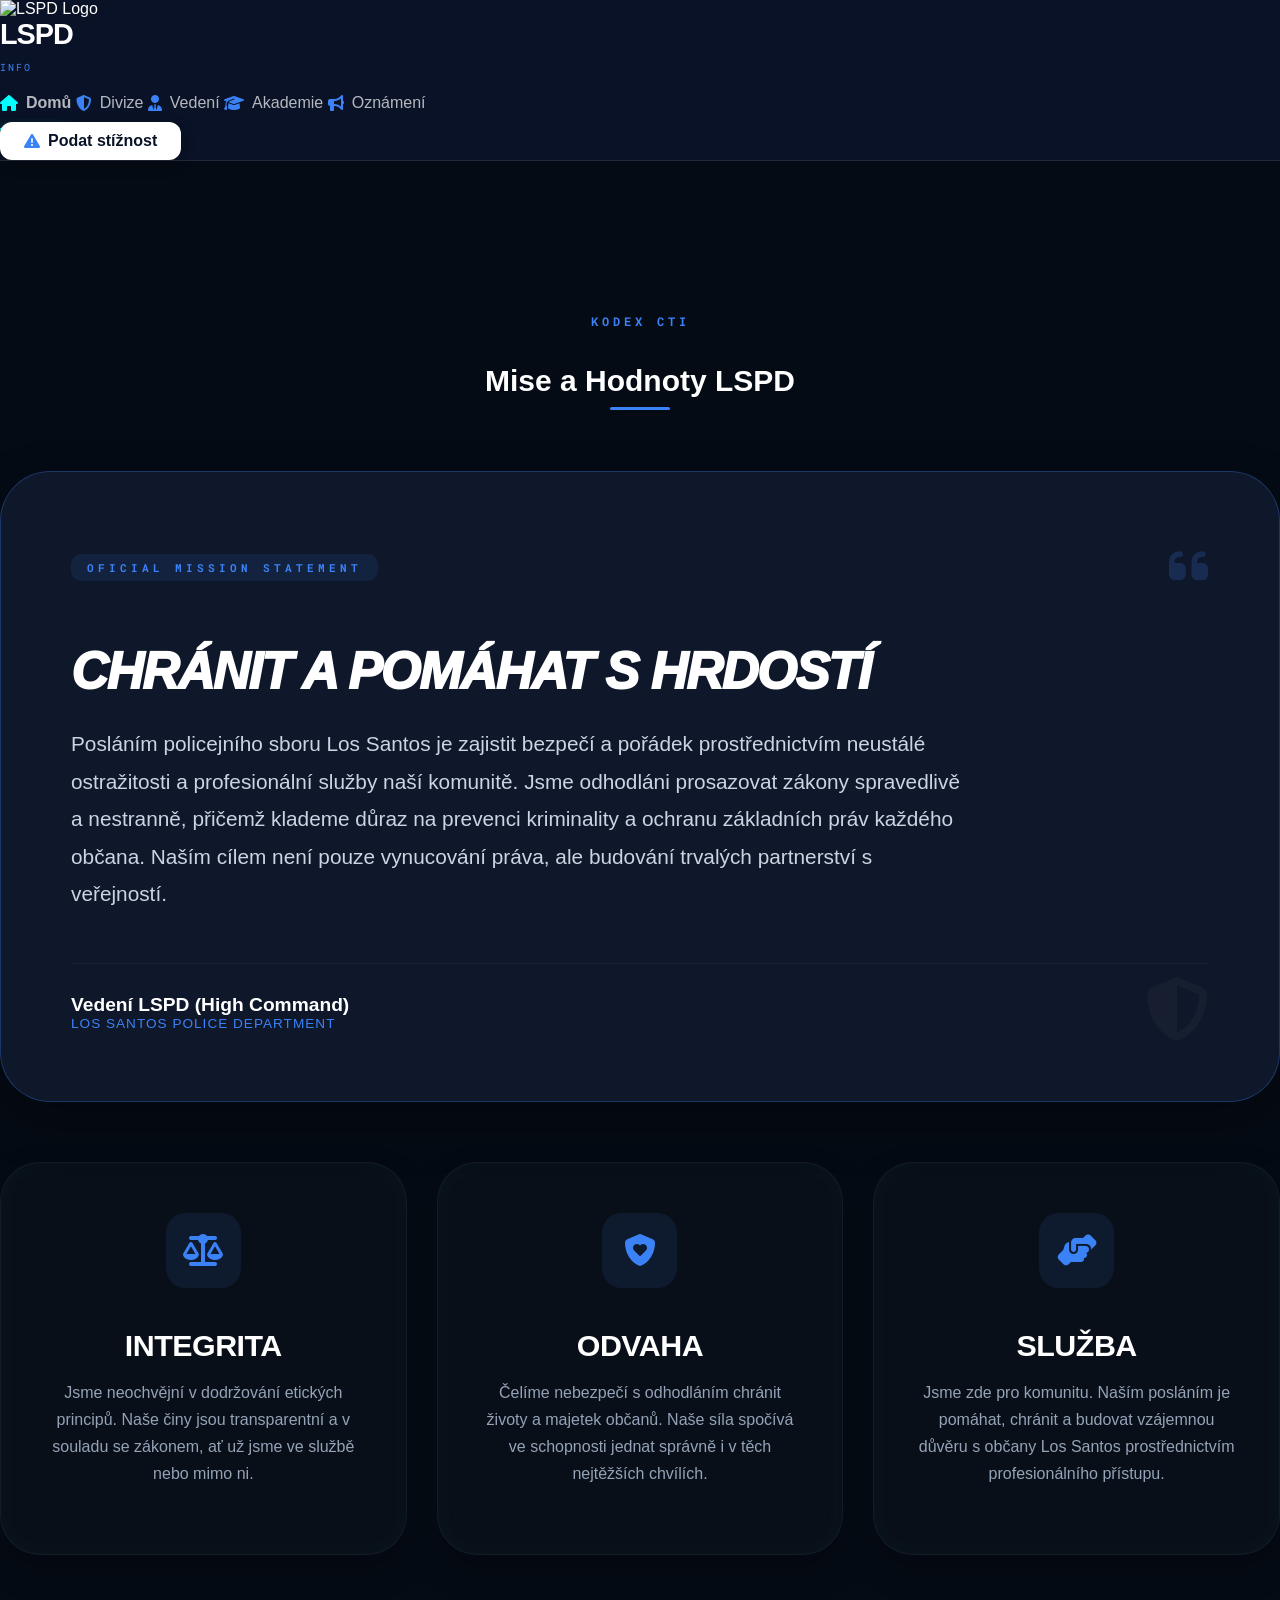
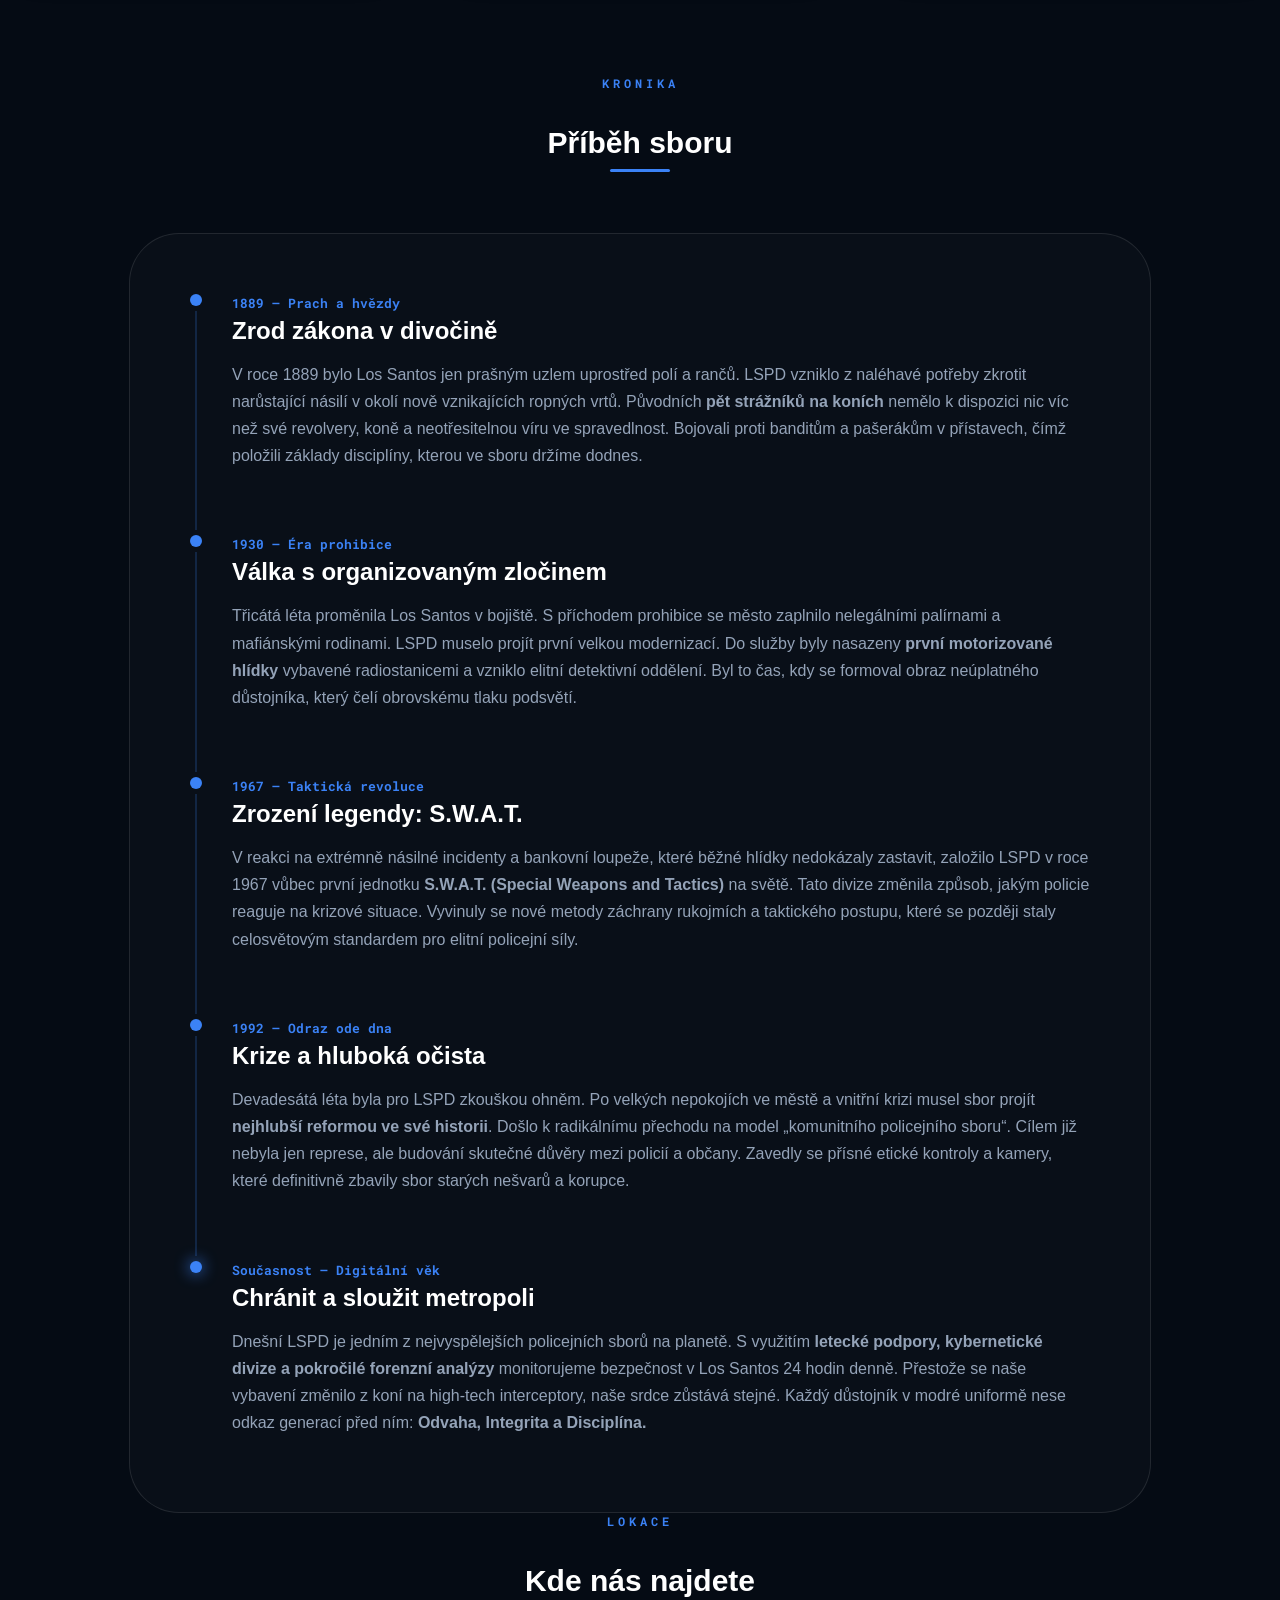
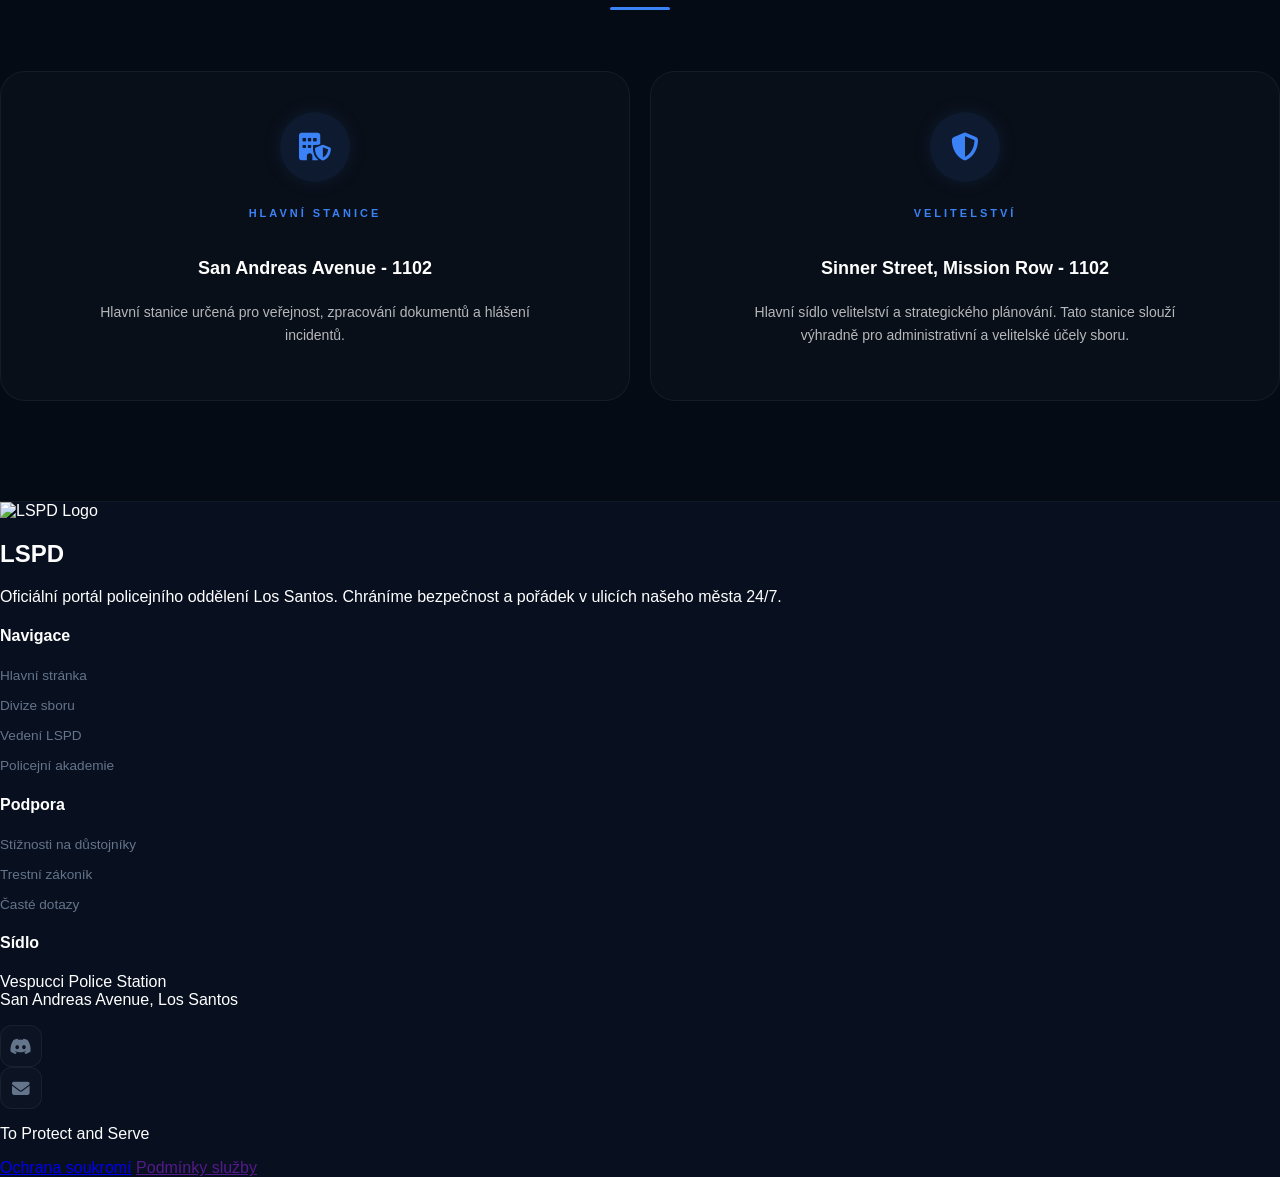
==== index.html @ b04ff85b "Add files via upload" ====
<!DOCTYPE html>
<html lang="cs">
<head>
    <meta charset="UTF-8">
    <meta name="viewport" content="width=device-width, initial-scale=1.0">
    <title>LSPD | Informační Portál</title>
    <link rel="icon" type="image/png" href="https://static.wikia.nocookie.net/diamond-city/images/c/c0/LSPD.png">
    <script src="https://cdn.tailwindcss.com"></script>
    <link rel="stylesheet" href="https://cdnjs.cloudflare.com/ajax/libs/font-awesome/6.5.1/css/all.min.css">
    <link rel="stylesheet" href="style.css">
    <style>
  /* Toto okamžitě skryje modré zaškrtávací políčko v rohu */
  .alert-hide-check, input[type="checkbox"] {
    display: none !important;
  }

 
</style>
</head>
<body class="bg-[#0a1428]">


<nav class="navbar bg-[#0a1428]/95 border-b border-slate-700 sticky top-0 z-50 backdrop-blur-xl">
    <div class="emergency-wrapper">
    <input type="checkbox" id="close-alert" class="alert-hide-check">
    
    <div class="emergency-bar emergency-active">
        <div class="alert-pulse-bg"></div>
        <div class="alert-inner">
            <div class="alert-left">
                <div class="alert-blink-icon">
                    <i class="fa-solid fa-triangle-exclamation"></i>
                </div>
                <div class="alert-text-group">
                    <span class="alert-tag">Nouzový stav</span>
                    <p class="alert-main-text">Zvýšená kriminalita!</p>
                </div>
            </div>
            <label for="close-alert" class="alert-close-btn">
                <i class="fa-solid fa-xmark"></i>
            </label>
        </div>
    </div>
</div>
    
    
    
    <div class="max-w-screen-2xl mx-auto px-8 py-5 flex items-center justify-between">
        
        <div class="flex items-center gap-x-3">
            <img src="https://static.wikia.nocookie.net/diamond-city/images/c/c0/LSPD.png" alt="LSPD Logo" class="h-12 w-auto">
            <div>
                <h1 class="text-3xl font-bold tracking-tighter text-white">LSPD</h1>
                <p class="text-[10px] text-blue-400 font-mono tracking-widest -mt-1 uppercase">INFO</p>
            </div>
        </div>

 <div class="hidden lg:flex items-center gap-x-8 text-sm font-medium text-white">
    <a href="index.html" class="active-link flex items-center gap-x-2">
        <i class="fa-solid fa-house"></i> Domů
    </a>
    
    <a href="divize.html" class="hover:text-blue-400 transition flex items-center gap-x-2">
        <i class="fa-solid fa-shield-halved"></i> Divize
    </a>

    <a href="vedeni.html" class="hover:text-blue-400 transition flex items-center gap-x-2">
        <i class="fa-solid fa-user-tie"></i> Vedení
    </a>
    
    <a href="academy.html" class="hover:text-blue-400 transition flex items-center gap-x-2">
        <i class="fa-solid fa-graduation-cap"></i> Akademie
    </a>
    
    <a href="news.html" class="hover:text-blue-400 transition flex items-center gap-x-2">
        <i class="fa-solid fa-bullhorn"></i> Oznámení
    </a>
</div>

        <div class="flex items-center gap-x-4">
            <a href="https://docs.google.com/forms/d/e/1FAIpQLSdk6mGmSan4uDUZUjz5eqShdD3J2PFtNVbVT1d-BDWwVxjZ7Q/viewform?usp=dialog" class="px-6 py-2.5 bg-white text-[#0a1428] hover:bg-red-600 hover:text-white font-semibold text-sm rounded-xl transition-all flex items-center gap-x-2 shadow-lg">
                <i class="fa-solid fa-triangle-exclamation"></i>
                Podat stížnost
            </a>
        </div>
    </div>
</nav>
    <main class="">
        <div class="max-w-screen-xl mx-auto px-8">
            
            
  

<section class="premium-mission-section">
    <div class="container mx-auto px-6">
        
        <div class="section-title-box text-center mb-20">
            <span class="section-label">Kodex cti</span>
            <h2 class="section-title">Mise a Hodnoty LSPD</h2>
        </div>

        <div class="premium-hero-card">
            <div class="card-glow"></div>
            
            <div class="hero-card-content">
                <div class="hero-header">
                    <span class="hero-tag">Oficial mission statement</span>
                    <div class="hero-icon-box">
                        <i class="fa-solid fa-quote-left"></i>
                    </div>
                </div>
                
                <div class="hero-body">
                    <h3 class="hero-title">Chránit a pomáhat s hrdostí</h3>
                    <p class="hero-text">
                        Posláním policejního sboru Los Santos je zajistit bezpečí a pořádek prostřednictvím neustálé ostražitosti a profesionální služby naší komunitě. Jsme odhodláni prosazovat zákony spravedlivě a nestranně, přičemž klademe důraz na prevenci kriminality a ochranu základních práv každého občana. Naším cílem není pouze vynucování práva, ale budování trvalých partnerství s veřejností.
                    </p>
                </div>

                <div class="hero-footer">
                    <div class="signature-box">
                        <span class="sig-name">Vedení LSPD (High Command)</span>
                        <span class="sig-dept">Los Santos Police Department</span>
                    </div>
                    <i class="fa-solid fa-shield-halved footer-seal"></i>
                </div>
            </div>
        </div>

        <div class="values-premium-grid">
            
            <div class="value-premium-card status-open"> <div class="v-card-loader"></div>
                
                <div class="v-icon-wrapper">
                    <i class="fa-solid fa-scale-balanced"></i>
                </div>
                
                <div class="v-card-content">
                    <h4 class="mini-title">Integrita</h4>
                    <p class="mini-text">Jsme neochvějní v dodržování etických principů. Naše činy jsou transparentní a v souladu se zákonem, ať už jsme ve službě nebo mimo ni.</p>
                </div>
                
                <div class="v-card-footer-line"></div>
            </div>

            <div class="value-premium-card status-open">
                <div class="v-card-loader"></div>
                <div class="v-icon-wrapper">
                    <i class="fa-solid fa-shield-heart"></i>
                </div>
                <div class="v-card-content">
                    <h4 class="mini-title">Odvaha</h4>
                    <p class="mini-text">Čelíme nebezpečí s odhodláním chránit životy a majetek občanů. Naše síla spočívá ve schopnosti jednat správně i v těch nejtěžších chvílích.</p>
                </div>
                <div class="v-card-footer-line"></div>
            </div>

            <div class="value-premium-card status-open">
                <div class="v-card-loader"></div>
                <div class="v-icon-wrapper">
                    <i class="fa-solid fa-handshake-angle"></i>
                </div>
                <div class="v-card-content">
                    <h4 class="mini-title">Služba</h4>
                    <p class="mini-text">Jsme zde pro komunitu. Naším posláním je pomáhat, chránit a budovat vzájemnou důvěru s občany Los Santos prostřednictvím profesionálního přístupu.</p>
                </div>
                <div class="v-card-footer-line"></div>
            </div>

        </div>

    </div>
</section>
            <div id="historie" class="section-title-box">
                <span class="section-label">Kronika</span>
                <h2 class="section-title">Příběh sboru</h2>
            </div>

            <div class="story-mega-card">
    
    <div class="story-entry">
        <div class="story-marker">
            <div class="marker-dot"></div>
            <div class="marker-line"></div>
        </div>
        <div class="story-info">
            <span class="story-year">1889 — Prach a hvězdy</span>
            <h3>Zrod zákona v divočině</h3>
            <p>V roce 1889 bylo Los Santos jen prašným uzlem uprostřed polí a rančů. LSPD vzniklo z naléhavé potřeby zkrotit narůstající násilí v okolí nově vznikajících ropných vrtů. Původních <b>pět strážníků na koních</b> nemělo k dispozici nic víc než své revolvery, koně a neotřesitelnou víru ve spravedlnost. Bojovali proti banditům a pašerákům v přístavech, čímž položili základy disciplíny, kterou ve sboru držíme dodnes.</p>
        </div>
    </div>

    <div class="story-entry">
        <div class="story-marker">
            <div class="marker-dot"></div>
            <div class="marker-line"></div>
        </div>
        <div class="story-info">
            <span class="story-year">1930 — Éra prohibice</span>
            <h3>Válka s organizovaným zločinem</h3>
            <p>Třicátá léta proměnila Los Santos v bojiště. S příchodem prohibice se město zaplnilo nelegálními palírnami a mafiánskými rodinami. LSPD muselo projít první velkou modernizací. Do služby byly nasazeny <b>první motorizované hlídky</b> vybavené radiostanicemi a vzniklo elitní detektivní oddělení. Byl to čas, kdy se formoval obraz neúplatného důstojníka, který čelí obrovskému tlaku podsvětí.</p>
        </div>
    </div>

    <div class="story-entry">
        <div class="story-marker">
            <div class="marker-dot"></div>
            <div class="marker-line"></div>
        </div>
        <div class="story-info">
            <span class="story-year">1967 — Taktická revoluce</span>
            <h3>Zrození legendy: S.W.A.T.</h3>
            <p>V reakci na extrémně násilné incidenty a bankovní loupeže, které běžné hlídky nedokázaly zastavit, založilo LSPD v roce 1967 vůbec první jednotku <b>S.W.A.T. (Special Weapons and Tactics)</b> na světě. Tato divize změnila způsob, jakým policie reaguje na krizové situace. Vyvinuly se nové metody záchrany rukojmích a taktického postupu, které se později staly celosvětovým standardem pro elitní policejní síly.</p>
        </div>
    </div>

    <div class="story-entry">
        <div class="story-marker">
            <div class="marker-dot"></div>
            <div class="marker-line"></div>
        </div>
        <div class="story-info">
            <span class="story-year">1992 — Odraz ode dna</span>
            <h3>Krize a hluboká očista</h3>
            <p>Devadesátá léta byla pro LSPD zkouškou ohněm. Po velkých nepokojích ve městě a vnitřní krizi musel sbor projít <b>nejhlubší reformou ve své historii</b>. Došlo k radikálnímu přechodu na model „komunitního policejního sboru“. Cílem již nebyla jen represe, ale budování skutečné důvěry mezi policií a občany. Zavedly se přísné etické kontroly a kamery, které definitivně zbavily sbor starých nešvarů a korupce.</p>
        </div>
    </div>

    <div class="story-entry last-entry">
        <div class="story-marker">
            <div class="marker-dot shadow-glow"></div>
        </div>
        <div class="story-info">
            <span class="story-year highlight">Současnost — Digitální věk</span>
            <h3>Chránit a sloužit metropoli</h3>
            <p>Dnešní LSPD je jedním z nejvyspělejších policejních sborů na planetě. S využitím <b>letecké podpory, kybernetické divize a pokročilé forenzní analýzy</b> monitorujeme bezpečnost v Los Santos 24 hodin denně. Přestože se naše vybavení změnilo z koní na high-tech interceptory, naše srdce zůstává stejné. Každý důstojník v modré uniformě nese odkaz generací před ním: <b>Odvaha, Integrita a Disciplína.</b></p>
        </div>
    </div>
    
</div>
                   
             <div class="py-10"></div>  
        <div id="info" class="section-title-box">
                <span class="section-label">Lokace</span>
                <h2 class="section-title">Kde nás najdete</h2>
            </div>


<div class="station-container-final">

    <div class="station-card-v2">
        <div class="icon-box-v2">
            <i class="fa-solid fa-building-shield"></i>
        </div>
        <span class="st-label">Hlavní stanice</span>
        <h4 class="st-name">San Andreas Avenue - 1102</h4>
        <p class="st-desc">Hlavní stanice určená pro veřejnost, zpracování dokumentů a hlášení incidentů.</p>
    </div>

    <div class="station-card-v2">
        <div class="icon-box-v2">
            <i class="fa-solid fa-shield-halved"></i>
        </div>
        <span class="st-label">Velitelství</span>
        <h4 class="st-name">Sinner Street, Mission Row - 1102</h4>
        <p class="st-desc">Hlavní sídlo  velitelství a strategického plánování. Tato stanice slouží výhradně pro administrativní a velitelské účely sboru.</p>
    </div>

</div>


        
</main>

    <footer class="main-footer">
    <div class="max-w-screen-2xl mx-auto px-8 py-16">
        <div class="grid grid-cols-1 md:grid-cols-4 gap-12 mb-16">
            
            <div class="md:col-span-1">
                <div class="flex items-center gap-x-3 mb-6">
                    <img src="https://static.wikia.nocookie.net/diamond-city/images/c/c0/LSPD.png" alt="LSPD Logo" class="h-10 w-auto opacity-80">
                    <h2 class="text-2xl font-black tracking-tighter text-white">LSPD</h2>
                </div>
                <p class="text-slate-500 text-sm leading-relaxed">
                    Oficiální portál policejního oddělení Los Santos. Chráníme bezpečnost a pořádek v ulicích našeho města 24/7.
                </p>
            </div>

            <div>
                <h4 class="text-white font-bold uppercase text-xs tracking-widest mb-6">Navigace</h4>
                <ul class="footer-links">
                    <li><a href="index.html">Hlavní stránka</a></li>
                    <li><a href="divize.html">Divize sboru</a></li>
                    <li><a href="vedeni.html">Vedení LSPD</a></li>
                    <li><a href="academy.html">Policejní akademie</a></li>
                </ul>
            </div>

            <div>
                <h4 class="text-white font-bold uppercase text-xs tracking-widest mb-6">Podpora</h4>
                <ul class="footer-links">
                    <li><a href="https://docs.google.com/forms/d/1sW8FSomtoTWtTk2x8ZR8gZJqjrSR2MvSDOze3cM3F0Y/edit?chromeless=1">Stížnosti na důstojníky</a></li>
                    <li><a href="https://discord.gg/twQmHkRu5R">Trestní zákoník</a></li>
                    
                    <li><a href="#">Časté dotazy</a></li>
                </ul>
            </div>

            <div>
                <h4 class="text-white font-bold uppercase text-xs tracking-widest mb-6">Sídlo</h4>
                <p class="text-slate-500 text-sm mb-4">
                    Vespucci Police Station<br>
                    San Andreas Avenue, Los Santos
                </p>
                <div class="flex gap-4">
                    <a href="#" class="footer-social-icon"><i class="fa-brands fa-discord"></i></a>
                    <a href="https://docs.google.com/forms/d/1-U0PTSVVx-R2bm7Mfep4bvLITmagsBzN_9uMXjS5U7w/viewform?edit_requested=true" class="footer-social-icon"><i class="fa-solid fa-envelope"></i></a>
                </div>
            </div>

        </div>

        <div class="pt-8 border-t border-white/5 flex flex-col md:flex-row justify-between items-center gap-4">
            <p class="text-slate-600 text-xs font-medium uppercase tracking-widest">
                  To Protect and Serve
            </p>
            <div class="flex gap-6">
                <a href="#" class="text-slate-600 hover:text-white text-[10px] uppercase font-bold tracking-tighter transition-colors">Ochrana soukromí</a>
                <a href="" class="text-slate-600 hover:text-white text-[10px] uppercase font-bold tracking-tighter transition-colors">Podmínky služby</a>
            </div>
        </div>
    </div>
</footer>
</body>
</html>
---- style.css ----
@import url('https://fonts.googleapis.com/css2?family=Inter:wght@400;600;700;800&family=Roboto+Mono:wght@700&display=swap');

:root {
    --accent: #3b82f6;
    --border: rgba(255, 255, 255, 0.1);
    --aqua: #00ffff;
    --academy-blue: #3b82f6;
    --academy-cyan: #06b6d4;
    --academy-green: #10b981;
    --academy-red: #ef4444;
    --academy-bg-card: rgba(255, 255, 255, 0.02);
    --academy-border: rgba(255, 255, 255, 0.05);
}

/* --- TITULKY SEKCÍ --- */
.section-title-box {
    text-align: center;
    margin-bottom: 3rem;
    }
.section-label {
    color: var(--accent);
    font-family: 'Roboto Mono', monospace;
    font-size: 0.75rem;
    letter-spacing: 4px;
    text-transform: uppercase;
    font-weight: 700;
    /* ... tvoje stávající věci ... */
    display: block !important; /* Důležité, aby margin fungoval */
    margin-bottom: 15px !important; /* Tohle vytvoří mezeru pod nápisem LOKÁCIE */

}
.section-title {
    color: white;
    font-size: 30px;
    font-weight: 800;
    margin-top: 10px;
}

/* Toto opraví mezeru u LOKÁCIE a KRONIKA */
.section-title-box .section-label {
    display: block !important;
    margin-bottom: 25px !important; /* Tady si nastav mezeru, jakou chceš */
}

/* Toto zajistí, aby štítky UVNITŘ karet (jako Administratíva) zůstaly v pořádku */
.big-address-card .section-label {
    display: inline-block !important;
    margin-bottom: 10px !important;
}
/* --- ADRESOVÉ KARTY --- */
.big-address-card {
    background: rgba(255, 255, 255, 0.03);
    border: 1px solid var(--border);
    padding: 60px 40px;
    border-radius: 40px !important; 
    text-align: center;
    transition: 0.4s ease;
    color: white;
/* ... tvoje stávající věci ... */
    margin-left: auto !important;
    margin-right: auto !important;
    max-width: 1200px; /* Nastav šířku, aby nebyla přes celou obrazovku */
    margin-top: 50px;
    
}

.big-address-card1 {
    background: rgba(255, 255, 255, 0.03);
    border: 1px solid var(--border);
    padding: 60px 40px;
    border-radius: 40px !important; 
    text-align: center;
    transition: 0.4s ease;
    color: white;
/* ... tvoje stávající věci ... */
    margin-left: auto !important;
    margin-right: auto !important;
    max-width: 1200px; /* Nastav šířku, aby nebyla přes celou obrazovku */
    
    margin-bottom: 50px;
}



.big-address-card:hover {
    transform: translateY(-10px);
    border-color: var(--accent);
    background: rgba(59, 130, 246, 0.02);
    color: aqua;
}
.big-address-card1:hover {
    transform: translateY(-10px);
    border-color: var(--accent);
    background: rgba(59, 130, 246, 0.02);
    color: aqua;
}



.icon-circle {
    width: 80px;
    height: 80px;
    background: rgba(59, 130, 246, 0.1);
    color: var(--accent);
    border-radius: 50%;
    margin: 0 auto 30px;
    display: flex;
    align-items: center;
    justify-content: center;
    font-size: 2rem;
    box-shadow: 0 0 20px rgba(59, 130, 246, 0.1);
}

/* --- MEGA KARTA PRÍBEHU --- */
.story-mega-card {
    background: rgba(255, 255, 255, 0.02) !important;
    border: 1px solid var(--border) !important;
    border-radius: 50px !important; 
    padding: 60px !important;
    max-width: 900px;
    margin: 0 auto;
}

.story-entry {
    display: flex;
    gap: 30px;
}

.story-marker {
    display: flex;
    flex-direction: column;
    align-items: center;
}

.marker-dot {
    width: 12px;
    height: 12px;
    background: var(--accent);
    border-radius: 50%;
}

.marker-line {
    width: 2px;
    flex-grow: 1;
    background: rgba(59, 130, 246, 0.2);
    margin: 5px 0;
}

.story-info {
    padding-bottom: 50px;
}

.story-year {
    color: var(--accent);
    font-family: 'Roboto Mono', monospace;
    font-weight: 700;
    font-size: 0.8rem;
}

.story-info h3 {
    color: white;
    font-size: 1.5rem;
    font-weight: 700;
    margin: 5px 0;
}

.story-info p {
    color: #94a3b8;
    line-height: 1.7;
}

.shadow-glow {
    box-shadow: 0 0 15px var(--accent);
}

.last-entry .story-info { padding-bottom: 0; }

/* --- NAVBAR --- */
.navbar {
    background-color: rgba(10, 20, 40, 0.95) !important;
    backdrop-filter: blur(15px) !important;
    -webkit-backdrop-filter: blur(15px) !important;
    border-bottom: 1px solid rgba(255, 255, 255, 0.1) !important;
    position: sticky;
    top: 0;
    z-index: 1000;
    transition: all 0.3s ease;
}

.navbar h1 {
    font-size: 1.8rem !important;
    font-weight: 800 !important;
    letter-spacing: -1px;
    margin: 0;
    color: #ffffff;
}

.navbar .text-blue-400 {
    color: #3b82f6 !important;
    font-family: 'Roboto Mono', monospace;
    font-size: 10px;
    letter-spacing: 2px;
    text-transform: uppercase;
}

.navbar a {
    text-transform: none !important;
    position: relative;
    display: inline-flex; 
    align-items: center;
    gap: 8px;
    padding: 10px 0; 
    color: rgba(255, 255, 255, 0.7) !important;
    transition: all 0.3s ease;
    text-decoration: none !important;
}

.nav-link {
    color: rgba(255, 255, 255, 0.7) !important;
    display: flex;
    align-items: center;
    gap: 8px;
    position: relative;
    padding: 5px 0;
    transition: all 0.3s ease;
    white-space: nowrap;
}

.nav-link:hover {
    color: #3b82f6 !important;
}

.active-link {
    color: #00ffff !important;
    font-weight: 700 !important;
}

.active-link::after {
    content: '';
    position: absolute;
    bottom: -8px;
    left: 0;
    width: 100%;
    height: 2px;
    background: #00ffff;
    box-shadow: 0 0 10px rgba(0, 255, 255, 0.8);
    border-radius: 10px;
}

.active-link i {
    color: #00ffff !important;
}

.navbar a:not(.active-link)::after {
    display: none;
}

.navbar i {
    font-size: 1rem;
    color: #3b82f6;
}

.navbar a.bg-white {
    background-color: #ffffff !important;
    color: #0a1428 !important;
    padding: 10px 24px !important;
    border-radius: 12px !important;
    font-weight: 700 !important;
    box-shadow: 0 4px 15px rgba(0, 0, 0, 0.2);
}

.navbar a.bg-white:hover {
    background-color: #ef4444 !important;
    color: #ffffff !important;
    box-shadow: 0 0 20px rgba(239, 68, 68, 0.4);
}

main {
    margin-top: 2rem;
    background-image: ;
}

html {
    scroll-padding-top: 90px;
}

/* --- !!! NOVÉ STYLY PRO DIVIZE S FIXNÍM GRIDEM !!! --- */

.division-row {
    display: grid;
    gap: 24px;
    margin-bottom: 24px;
    width: 100%;
}

/* Specifické rozložení řádků podle tvého přání */
.row-3 { grid-template-columns: repeat(3, 1fr); }
.row-4 { grid-template-columns: repeat(4, 1fr); }
.row-2 { grid-template-columns: repeat(2, 1fr); }

.division-card {
    background: linear-gradient(145deg, rgba(255, 255, 255, 0.05) 0%, rgba(255, 255, 255, 0.02) 100%);
    border: 1px solid rgba(255, 255, 255, 0.08);
    border-radius: 40px !important;
    padding: 40px 30px;
    display: flex;
    flex-direction: column;
    align-items: center;
    text-align: center;
    transition: all 0.5s cubic-bezier(0.23, 1, 0.32, 1);
    cursor: pointer;
    overflow: hidden;
    position: relative;
}

.division-card:hover {
    transform: translateY(-12px);
    background: linear-gradient(145deg, rgba(59, 130, 246, 0.08) 0%, rgba(10, 20, 40, 0.5) 100%);
    border-color: var(--aqua);
    box-shadow: 0 20px 40px rgba(0, 0, 0, 0.4);
}

/* Vnitřní ikona divize */
.division-card .icon-circle {
    width: 75px;
    height: 75px;
    background: rgba(255, 255, 255, 0.03);
    border-radius: 22px; 
    margin: 0 auto 20px auto;
    border: 1px solid rgba(255, 255, 255, 0.1);
    box-shadow: none;
    display: flex;
    align-items: center;
    justify-content: center;
}

.division-card:hover .icon-circle {
    transform: scale(1.1) rotate(5deg);
    border-color: currentColor;
    box-shadow: 0 0 25px currentColor;
    background: rgba(255, 255, 255, 0.05);
}

/* Texty v divizích */
.division-card h3.name {
    color: #ffffff !important;
    font-size: 1.6rem;
    font-weight: 800;
    margin-bottom: 5px;
    letter-spacing: -0.5px;
}

.division-card .div-short {
    color: var(--accent);
    font-size: 0.95rem;
    font-weight: 700;
    margin-top: 2px;
}

/* Vysouvací detail pod nadpisem */
.division-card .div-detail {
    max-height: 0;
    opacity: 0;
    transition: all 0.6s cubic-bezier(0.23, 1, 0.32, 1);
    width: 100%;
}

.division-card:hover .div-detail {
    max-height: 500px;
    opacity: 1;
    margin-top: 25px;
}

.division-card .div-detail p {
    color: #cbd5e1 !important;
    font-size: 0.9rem;
    line-height: 1.6;
    margin-bottom: 20px;
}

/* Leader Box (Vedení divize) */
.division-card .leader-box {
    padding: 15px 20px;
    background: rgba(0, 0, 0, 0.3);
    border-radius: 25px;
    border: 1px solid rgba(255, 255, 255, 0.05);
    text-align: center;
    width: 100%;
    display: flex;
    flex-direction: column;
}

.division-card .leader-box .rank-label {
    color: var(--aqua) !important;
    font-size: 0.7rem;
    font-weight: 800;
    letter-spacing: 1.5px;
    margin-bottom: 2px;
}

.division-card .leader-box .leader-name {
    color: #ffffff !important;
    font-size: 1rem;
    font-weight: 700;
    margin: 0;
}

/* --- VEDENIE CARDS (ZACHOVÁNO) --- */
.leader-card {
    background: rgba(255, 255, 255, 0.02);
    border: 1px solid rgba(255, 255, 255, 0.08);
    border-radius: 40px !important;
    overflow: hidden;
    transition: all 0.4s ease;
}

.leader-card:hover {
    transform: translateY(-10px);
    border-color: var(--aqua);
    background: rgba(0, 255, 255, 0.02);
    box-shadow: 0 20px 40px rgba(0, 0, 0, 0.4);
}

.leader-img-container {
    position: relative;
    width: 100%;
    height: 350px;
    overflow: hidden;
}

.leader-img-container img {
    width: 100%;
    height: 100%;
    object-fit: cover;
    transition: transform 0.5s ease;
}

.leader-card:hover img {
    transform: scale(1.05);
}

.rank-tag {
    position: absolute;
    bottom: 20px;
    left: 20px;
    background: #3b82f6;
    color: white;
    padding: 6px 16px;
    border-radius: 12px;
    font-size: 0.75rem;
    font-weight: 800;
    text-transform: uppercase;
    letter-spacing: 1px;
}

.leader-info {
    padding: 30px;
    text-align: left;
}

.leader-callsign {
    color: var(--aqua);
    font-family: 'Roboto Mono', monospace;
    font-size: 0.85rem;
    font-weight: 700;
    margin-bottom: 15px;
}

/* KARTY ROSTERU (ZACHOVÁNO) */
.card-vertical {
    display: flex;
    flex-direction: column;
    transition: all 0.3s ease;
}

.card-vertical:hover {
    transform: translateY(-5px);
    border-color: rgba(0, 255, 255, 0.4);
    background: rgba(0, 255, 255, 0.02);
}

.rank-label { letter-spacing: 2px; font-size:medium; }
.insignia { font-family: 'Roboto Mono', monospace; font-weight: bold; }
.name { letter-spacing: -0.5px; }

/* Responzivita pro řádky */
@media (max-width: 1024px) {
    .row-3, .row-4, .row-2 { grid-template-columns: repeat(2, 1fr); }
}
@media (max-width: 640px) {
    .row-3, .row-4, .row-2 { grid-template-columns: 1fr; }
}

/* --- ACADEMY PREMIUM STYLES --- */

/* --- ZÁKLADNÉ NASTAVENIE KARIET --- */
.academy-card {
    background: var(--academy-bg-card);
    border: 1px solid var(--academy-border);
    border-radius: 40px !important;
    padding: 40px;
    position: relative;
    transition: all 0.4s cubic-bezier(0.4, 0, 0.2, 1);
    height: 100%;
}

.academy-card:hover {
    transform: translateY(-8px);
    background: rgba(255, 255, 255, 0.04);
    border-color: rgba(59, 130, 246, 0.2);
    box-shadow: 0 20px 40px rgba(0, 0, 0, 0.3);
}

/* --- RECRUITMENT STATUS CARD (Hero Banner) --- */
.recruitment-status-card {
    position: relative;
    padding: 60px 40px;
    border-radius: 40px !important;
    background: #0f172a;
    border: 1px solid var(--academy-border);
    overflow: hidden;
    transition: all 0.5s ease;
}

.card-overlay {
    position: absolute;
    inset: 0;
    background: radial-gradient(circle at 50% 0%, rgba(59, 130, 246, 0.15) 0%, transparent 70%);
    pointer-events: none;
    transition: background 0.5s ease;
}

.status-badge {
    background: rgba(255, 255, 255, 0.05);
    border: 1px solid rgba(255, 255, 255, 0.1);
    padding: 6px 14px;
    border-radius: 12px;
    font-size: 11px;
    font-weight: 800;
    color: #94a3b8;
    text-transform: uppercase;
    letter-spacing: 2px;
}

.status-main-text {
    font-size: clamp(2.5rem, 6vw, 4rem);
    font-weight: 950;
    line-height: 1;
    text-transform: uppercase;
    letter-spacing: -2px;
    font-style: italic;
    margin: 15px 0;
}

.status-line {
    width: 80px;
    height: 6px;
    border-radius: 3px;
    margin-bottom: 20px;
}

/* --- STATUS LOGIKA (DYNAMICKÉ FARBY) --- */
/* Otvorený nábor */
.status-open .status-main-text { color: var(--academy-green); text-shadow: 0 0 30px rgba(16, 185, 129, 0.3); }
.status-open .status-line { background: var(--academy-green); box-shadow: 0 0 20px var(--academy-green); }
.status-open .pulse-dot { background: var(--academy-green); box-shadow: 0 0 10px var(--academy-green); animation: pulse-green 2s infinite; }

/* Zatvorený nábor */
.status-closed .status-main-text { color: var(--academy-red); text-shadow: 0 0 30px rgba(239, 68, 68, 0.3); }
.status-closed .status-line { background: var(--academy-red); box-shadow: 0 0 20px var(--academy-red); }
.status-closed .pulse-dot { background: var(--academy-red); box-shadow: 0 0 10px var(--academy-red); animation: pulse-red 2s infinite; }
.status-closed .card-overlay { background: radial-gradient(circle at 50% 0%, rgba(239, 68, 68, 0.12) 0%, transparent 70%); }
.status-closed .apply-action-btn { opacity: 0.5; pointer-events: none; filter: grayscale(1); }

/* --- TLAČIDLÁ PRIHLÁŠOK --- */
.apply-action-btn {
    display: inline-flex;
    align-items: center;
    justify-content: center;
    background: #ffffff;
    color: #0a1428;
    border-radius: 20px;
    font-weight: 900;
    font-size: 16px;
    text-transform: uppercase;
    padding: 18px 35px;
    transition: all 0.3s cubic-bezier(0.4, 0, 0.2, 1);
    box-shadow: 0 10px 30px rgba(255, 255, 255, 0.1);
}

.apply-action-btn:hover {
    transform: scale(1.05) translateY(-3px);
    background: var(--academy-blue);
    color: #ffffff;
    box-shadow: 0 15px 40px rgba(59, 130, 246, 0.4);
}

/* --- POŽIADAVKY (REQS) --- */
.req-item {
    background: rgba(255, 255, 255, 0.03);
    border: 1px solid var(--academy-border);
    padding: 24px;
    border-radius: 25px;
    display: flex;
    align-items: center;
    gap: 15px;
    transition: all 0.3s ease;
}

.req-item:hover {
    background: rgba(59, 130, 246, 0.05);
    border-color: rgba(59, 130, 246, 0.3);
    transform: translateX(10px);
}

.req-icon {
    width: 45px;
    height: 45px;
    background: rgba(59, 130, 246, 0.1);
    color: var(--academy-blue);
    border-radius: 12px;
    display: flex;
    align-items: center;
    justify-content: center;
    font-size: 1.2rem;
}

.req-text {
    color: white;
    font-weight: 700;
}

/* --- TRANSFER PANEL (PREMIUM STYLE) --- */
.transfer-panel {
    background: linear-gradient(135deg, rgba(6, 182, 212, 0.08) 0%, rgba(255, 255, 255, 0.01) 100%);
    border-color: rgba(6, 182, 212, 0.2);
}

.transfer-panel:hover {
    border-color: var(--academy-cyan);
    box-shadow: 0 20px 40px rgba(6, 182, 212, 0.15);
}

.icon-box-premium {
    width: 60px;
    height: 60px;
    background: rgba(6, 182, 212, 0.1);
    border-radius: 18px;
    display: flex;
    align-items: center;
    justify-content: center;
}

/* --- ANIMÁCIE --- */
.pulse-dot {
    width: 10px;
    height: 10px;
    border-radius: 50%;
}

@keyframes pulse-green {
    0% { transform: scale(1); opacity: 1; }
    100% { transform: scale(2.8); opacity: 0; }
}

@keyframes pulse-red {
    0% { transform: scale(1); opacity: 1; }
    100% { transform: scale(2.8); opacity: 0; }
}

/* Fix pre responzivitu textu */
@media (max-width: 768px) {
    .recruitment-status-card { padding: 40px 25px; }
    .status-main-text { font-size: 2.2rem; }
}

/* --- STATUS FARBY (DYNAMICKÉ FARBY + BORDER) --- */

/* Otvorený nábor (Zelený) */
.status-open.recruitment-status-card {
    border-color: rgba(16, 185, 129, 0.4) !important; /* Zelený okraj */
    box-shadow: 0 0 40px rgba(16, 185, 129, 0.1);    /* Jemná vonkajšia žiara */
}
.status-open .status-main-text { 
    color: var(--academy-green); 
    text-shadow: 0 0 30px rgba(16, 185, 129, 0.3); 
}
.status-open .status-line { 
    background: var(--academy-green); 
    box-shadow: 0 0 20px var(--academy-green); 
}
.status-open .pulse-dot { 
    background: var(--academy-green); 
    box-shadow: 0 0 10px var(--academy-green); 
    animation: pulse-green 2s infinite; 
}

/* Zatvorený nábor (Červený) */
.status-closed.recruitment-status-card {
    border-color: rgba(239, 68, 68, 0.4) !important; /* Červený okraj */
    box-shadow: 0 0 40px rgba(239, 68, 68, 0.1);      /* Jemná vonkajšia žiara */
}
.status-closed .status-main-text { 
    color: var(--academy-red); 
    text-shadow: 0 0 30px rgba(239, 68, 68, 0.3); 
}
.status-closed .status-line { 
    background: var(--academy-red); 
    box-shadow: 0 0 20px var(--academy-red); 
}
.status-closed .pulse-dot { 
    background: var(--academy-red); 
    box-shadow: 0 0 10px var(--academy-red); 
    animation: pulse-red 2s infinite; 
}
.status-closed .card-overlay { 
    background: radial-gradient(circle at 50% 0%, rgba(239, 68, 68, 0.12) 0%, transparent 70%); 
}


/* --- UNIFIED FOOTER STYLES --- */

.main-footer {
    background-color: #08101f; /* Ešte o niečo tmavšia ako body */
    border-top: 1px solid rgba(255, 255, 255, 0.03);
    margin-top: 100px;
}

.footer-links {
    list-style: none;
    padding: 0;
    margin: 0;
}

.footer-links li {
    margin-bottom: 12px;
}

.footer-links a {
    color: #64748b; /* Slate-500 */
    text-decoration: none;
    font-size: 0.85rem;
    font-weight: 500;
    transition: all 0.3s ease;
}

.footer-links a:hover {
    color: var(--accent); /* Tvoja modrá farba */
    padding-left: 5px; /* Jemný posun pri hoveri */
}

.footer-social-icon {
    width: 40px;
    height: 40px;
    background: rgba(255, 255, 255, 0.03);
    border: 1px solid rgba(255, 255, 255, 0.05);
    border-radius: 12px;
    display: flex;
    align-items: center;
    justify-content: center;
    color: #94a3b8;
    font-size: 1.1rem;
    transition: all 0.3s ease;
    text-decoration: none;
}

.footer-social-icon:hover {
    background: var(--accent);
    color: white;
    transform: translateY(-3px);
    box-shadow: 0 5px 15px rgba(59, 130, 246, 0.3);
}

/* Fix pre plynulé scrollovanie a okraje */
@media (max-width: 768px) {
    .main-footer { text-align: center; }
    .main-footer .flex, .main-footer .flex-col { align-items: center; justify-content: center; }
    .footer-links a:hover { padding-left: 0; }
}


/* --- NEWS / ANNOUNCEMENTS --- */

/* --- NEWS / ANNOUNCEMENTS --- */

/* --- NEWS / ANNOUNCEMENTS --- */

/* --- NEWS / ANNOUNCEMENTS --- */

/* --- NEWS / ANNOUNCEMENTS --- */

/* Badge "Tlačová správa" - OPRAVA ČERNÉ BARVY */
/* --- JEDNA UNIVERZÁLNÍ KARTA - OPRAVA --- */

.news-card-wrapper {
    display: grid;
    grid-template-columns: 1.2fr 1fr;
    background: #0f172a; /* Tmavé pozadí karty */
    border: 1px solid rgba(255, 255, 255, 0.05);
    border-radius: 40px !important;
    overflow: hidden;
    min-height: 380px;
    height: auto;
    position: relative;
    margin-bottom: 30px;
}

.news-main-card {
    padding: 50px;
    display: flex;
    flex-direction: column;
    justify-content: center;
    z-index: 2;
}

/* TEXTY - OPRAVA ČERNÉ BARVY */
.card-title {
    color: #ffffff !important;
    font-size: 2.8rem;
    font-weight: 900;
    font-style: italic;
    text-transform: uppercase;
    line-height: 1.1;
    margin: 15px 0;
}

.card-text {
    color: #94a3b8 !important; /* Světle šedá čitelná barva */
    font-size: 1rem;
    line-height: 1.6;
}

.news-badge {
    color: #3b82f6 !important;
    font-family: 'Roboto Mono', monospace;
    font-size: 10px;
    font-weight: 800;
    letter-spacing: 2px;
    text-transform: uppercase;
}

.news-date {
    color: rgba(255, 255, 255, 0.3) !important;
    font-family: 'Roboto Mono', monospace;
    font-size: 10px;
    margin-left: 10px;
}

/* ROZBALOVACÍ LOGIKA (ČISTÉ CSS) */
.news-toggle { display: none; } /* Skrytí checkboxu */

.expandable-content {
    max-height: 0;
    overflow: hidden;
    opacity: 0;
    transition: all 0.6s cubic-bezier(0.4, 0, 0.2, 1);
}

.content-divider {
    height: 1px;
    background: rgba(255, 255, 255, 0.05);
    margin: 20px 0;
}

/* AKCE PŘI ZAŠKRTNUTÍ */
.news-toggle:checked ~ .news-main-card .expandable-content {
    max-height: 1000px;
    opacity: 1;
}

/* TLAČÍTKO */
.read-more-btn {
    cursor: pointer;
    margin-top: 30px;
    color: #3b82f6;
    font-weight: 900;
    text-transform: uppercase;
    font-size: 11px;
    display: inline-flex;
    align-items: center;
}

.read-more-btn .hide-text { display: none; }

.news-toggle:checked ~ .news-main-card .read-more-btn .show-text { display: none; }
.news-toggle:checked ~ .news-main-card .read-more-btn .hide-text { display: inline-block; }

/* OBRÁZEK */
.card-image-side { position: relative; background: #1e293b; }
.card-image-side img { width: 100%; height: 100%; object-fit: cover; opacity: 0.8; }
.image-gradient { position: absolute; inset: 0; background: linear-gradient(90deg, #0f172a 0%, transparent 100%); }

/* RESPONZIVITA */
@media (max-width: 1024px) {
    .news-card-wrapper { grid-template-columns: 1fr; }
    .card-image-side { height: 250px; order: -1; }
    .image-gradient { background: linear-gradient(0deg, #0f172a 0%, transparent 100%); }
}

/* --- EMERGENCY BROADCAST BAR --- */

/*.emergency-wrapper{
    width: 100%;
    position: relative;
    z-index: 999;}  /* Aby byl nad vším ostatním */
.emergency-wrapper {
    display: none !important;
}

/* Skrytí checkboxu */
/* Definitivní skrytí toho zaškrtávacího políčka v rohu */ 

/* Logika zavření */
.alert-hide-check:checked + .emergency-bar {
    display: none;
}

.emergency-bar {
    background: #450a0a; /* Velmi tmavě červená */
    border-bottom: 2px solid #ef4444;
    padding: 15px 40px;
    position: relative;
    overflow: hidden;
}

.alert-pulse-bg {
    position: absolute;
    inset: 0;
    background: #ef4444;
    opacity: 0.05;
    animation: alert-pulse-anim 2s infinite ease-in-out;
}

.alert-inner {
    max-width: 1500px;
    margin: 0 auto;
    display: flex;
    align-items: center;
    justify-content: space-between;
    position: relative;
    z-index: 2;
}

.alert-left {
    display: flex;
    align-items: center;
    gap: 20px;
}

.alert-blink-icon {
    width: 40px;
    height: 40px;
    background: #ef4444;
    color: white;
    border-radius: 8px;
    display: flex;
    align-items: center;
    justify-content: center;
    font-size: 1.2rem;
    box-shadow: 0 0 15px rgba(239, 68, 68, 0.4);
    animation: alert-icon-blink 1s infinite alternate;
}

.alert-text-group {
    display: flex;
    flex-direction: column;
}

.alert-tag {
    color: #fca5a5;
    font-family: 'Roboto Mono', monospace;
    font-size: 9px;
    font-weight: 800;
    text-transform: uppercase;
    letter-spacing: 2px;
    margin-bottom: 2px;
}

.alert-main-text {
    color: #ffffff !important;
    font-weight: 700;
    font-size: 1rem;
    margin: 0 !important;
    text-transform: uppercase;
}

.alert-close-btn {
    cursor: pointer;
    color: rgba(255, 255, 255, 0.4);
    font-size: 1.2rem;
    transition: 0.3s;
}

.alert-close-btn:hover {
    color: white;
    transform: scale(1.1);
}

/* --- ANIMACE --- */

@keyframes alert-pulse-anim {
    0% { opacity: 0.05; }
    50% { opacity: 0.2; }
    100% { opacity: 0.05; }
}

@keyframes alert-icon-blink {
    from { transform: scale(1); box-shadow: 0 0 10px rgba(239, 68, 68, 0.4); }
    to { transform: scale(1.1); box-shadow: 0 0 25px rgba(239, 68, 68, 0.8); }
}

/* Responzivita */
@media (max-width: 768px) {
    .emergency-bar { padding: 15px 20px; }
    .alert-main-text { font-size: 0.85rem; }
    .alert-blink-icon { display: none; } /* Na mobilu schováme ikonu pro víc místa */
}

/* Když je checkbox zaškrtnutý, následující prvek .emergency-bar zmizí */
.alert-hide-check:checked + .emergency-bar {
    display: none;
}

/* --- NOVÝ NÁBOROVÝ GRID --- */
/* --- ACADEMY CARDS SIDE-BY-SIDE --- */

/* --- SMART ACADEMY SWITCHER --- */

/* --- PREMIUM ACADEMY SWITCHER --- */

.recruitment-flex-row {
    display: flex;
    gap: 40px; /* Větší mezera mezi levou a pravou kartou */
    width: 100%;
    padding: 20px 0;
    margin-top: 20px; /* Mezera od horního nápisu */
}

.recruitment-mini-card {
    flex: 1;
    background: linear-gradient(145deg, rgba(255, 255, 255, 0.03) 0%, rgba(255, 255, 255, 0.01) 100%);
    border: 1px solid rgba(255, 255, 255, 0.08);
    border-radius: 40px !important; /* Ještě o něco kulatější rohy pro "soft" vzhled */
    padding: 50px; /* Zvětšený vnitřní prostor pro text a tlačítko */
    transition: all 0.5s cubic-bezier(0.23, 1, 0.32, 1);
    position: relative;
    display: flex;
    flex-direction: column;
}

/* --- EFEKTY PRO OTEVŘENO (Zelená) --- */
.status-open {
    border-color: rgba(16, 185, 129, 0.4) !important;
    box-shadow: 0 15px 35px rgba(0, 0, 0, 0.2), inset 0 0 20px rgba(16, 185, 129, 0.05);
}
.status-open:hover {
    border-color: #10b981 !important;
    transform: translateY(-10px);
    box-shadow: 0 20px 40px rgba(16, 185, 129, 0.15);
}
.status-open .mini-icon-circle { 
    background: rgba(16, 185, 129, 0.1);
    color: #10b981; 
    border: 1px solid rgba(16, 185, 129, 0.2);
}

/* --- EFEKTY PRO ZAVŘENO (Červená) --- */
.status-closed {
    border-color: rgba(239, 68, 68, 0.3) !important;
    opacity: 0.85;
}
.status-closed:hover {
    transform: translateY(-5px);
    opacity: 1;
}
.status-closed .mini-icon-circle { 
    background: rgba(239, 68, 68, 0.1);
    color: #ef4444; 
    border: 1px solid rgba(239, 68, 68, 0.2);
}

/* --- VNITŘNÍ PRVKY --- */
.mini-card-header { 
    display: flex; 
    justify-content: space-between; 
    align-items: center; 
    margin-bottom: 30px; 
}

.mini-icon-circle { 
    width: 60px; 
    height: 60px; 
    border-radius: 18px; 
    display: flex; 
    align-items: center; 
    justify-content: center; 
    font-size: 1.4rem; 
    transition: 0.3s;
}

.mini-status-badge { 
    display: flex; 
    align-items: center; 
    gap: 10px; 
    background: rgba(0, 0, 0, 0.4); 
    padding: 8px 16px; 
    border-radius: 14px; 
    border: 1px solid rgba(255, 255, 255, 0.05);
}

.mini-dot { width: 8px; height: 8px; border-radius: 50%; }
.status-open .mini-dot { background: #10b981; box-shadow: 0 0 12px #10b981; animation: alert-pulse-anim 2s infinite; }
.status-closed .mini-dot { background: #ef4444; }

.mini-status-text { 
    font-size: 11px; 
    font-weight: 900; 
    text-transform: uppercase; 
    letter-spacing: 1.5px; 
}

.mini-card-title { 
    color: white; 
    font-size: 1.8rem; 
    font-weight: 900; 
    margin-bottom: 12px; 
    letter-spacing: -0.5px;
}

.mini-card-desc { 
    color: #94a3b8; 
    font-size: 0.95rem; 
    line-height: 1.7; 
    margin-bottom: 35px; 
}

/* --- TLAČÍTKO --- */
.mini-apply-btn {
    display: block; 
    width: 100%; 
    text-align: center; 
    padding: 16px; 
    border-radius: 20px;
    font-weight: 900; 
    text-transform: uppercase; 
    letter-spacing: 1px;
    transition: all 0.3s ease;
    border: none;
    font-size: 14px;
}

.status-open .mini-apply-btn { 
    background: #ffffff; 
    color: #0a1428; 
    box-shadow: 0 10px 20px rgba(0,0,0,0.1);
    cursor: pointer;
}
.status-open .mini-apply-btn:hover { 
    background: #3b82f6; 
    color: white;
    transform: scale(1.02);
    box-shadow: 0 15px 30px rgba(59, 130, 246, 0.3);
}

.status-closed .mini-apply-btn { 
    background: rgba(255, 255, 255, 0.05) !important; 
    color: #475569 !important; 
    cursor: not-allowed;
    border: 1px solid rgba(255, 255, 255, 0.03);
}

@media (max-width: 1100px) {
    .recruitment-flex-row {
        flex-direction: column;
        gap: 30px;
    }
} 

/* Oprava barev pro badge stavu */
.status-open .mini-status-text { 
    color: #10b981 !important; /* Vynucená zelená */
    font-weight: 900;
}

.status-closed .mini-status-text { 
    color: #ef4444 !important; /* Vynucená červená */
    font-weight: 900;
}

/* Pokud je černá i ta tečka, pojďme ji taky pojistit */
.status-open .mini-dot {
    background-color: #10b981 !important;
    box-shadow: 0 0 10px #10b981 !important;
}

.status-closed .mini-dot {
    background-color: #ef4444 !important;
}

/* --- MISSION & VALUES STYLES --- */

/* --- OPRAVA KARET MISE A HODNOT --- */

/* Kontejner pro 3 karty vedle sebe */
/* --- EMERGENCY RESET PRO MISE A HODNOTY --- */

/* ========================================= */
/* CSS: MISSION & VALUES (PREMIUM v3)        */
/* ========================================= */

/* ZÁKLADNÍ NASTAVENÍ SEKCE */
.premium-mission-section {
    padding: 120px 0;
    /* Jemný radiální gradient na pozadí celé sekce pro hloubku */
    position: relative;
    overflow: hidden;
}

/* --- 1. VELKÁ HERO KARTA (Mega Card) --- */
.premium-hero-card {
    /* ZMĚNA: Místo gradientu dáme pevnou tmavou barvu tvého webu */
    background: #0f172a !important; 
    
    backdrop-filter: blur(20px);
    -webkit-backdrop-filter: blur(20px);
    border: 1px solid rgba(59, 130, 246, 0.3) !important;
    border-radius: 50px !important;
    padding: 70px;
    position: relative;
    overflow: hidden;
    margin-bottom: 60px;
    
    /* ZMĚNA: Snížíme stín, aby nepůsobil jako "tma" kolem karty */
    box-shadow: 0 20px 50px rgba(0, 0, 0, 0.3) !important;
    transition: all 0.6s cubic-bezier(0.23, 1, 0.32, 1) !important;
}

/* Hover efekt pro velkou kartu */
.premium-hero-card:hover {
    border-color: rgba(59, 130, 246, 0.6) !important;
    transform: translateY(-8px) scale(1.01);
    box-shadow: 0 50px 100px rgba(0, 0, 0, 0.6), 0 0 30px rgba(59, 130, 246, 0.1);
}

/* Animovaná záře na pozadí velké karty */
.card-glow {
    position: absolute;
    top: -50%;
    left: -50%;
    width: 200%;
    height: 200%;
    background: radial-gradient(circle, rgba(59, 130, 246, 0.08) 0%, transparent 50%);
    transition: 0.8s ease;
    pointer-events: none;
    z-index: 1;
}

.premium-hero-card:hover .card-glow {
    transform: translate(10%, 10%);
    background: radial-gradient(circle, rgba(59, 130, 246, 0.12) 0%, transparent 50%);
}

.hero-card-content { position: relative; z-index: 2; }

/* Typografie velké karty */
.hero-header { display: flex; justify-content: space-between; align-items: center; margin-bottom: 30px; }
.hero-tag {
    color: var(--accent) !important;
    font-family: 'Roboto Mono', monospace;
    font-size: 11px;
    letter-spacing: 4px;
    text-transform: uppercase;
    font-weight: 800;
    background: rgba(59, 130, 246, 0.1);
    padding: 6px 16px;
    border-radius: 10px;
}
.hero-icon-box { font-size: 2.8rem; color: rgba(59, 130, 246, 0.2); transition: 0.3s; }
.premium-hero-card:hover .hero-icon-box { color: var(--accent); transform: rotate(-5deg); }

.hero-title {
    color: #ffffff !important;
    font-size: 3.2rem;
    font-weight: 950;
    font-style: italic;
    text-transform: uppercase;
    line-height: 1.1;
    margin-bottom: 25px;
    letter-spacing: -1.5px;
}

.hero-text {
    color: #cbd5e1 !important;
    font-size: 1.3rem;
    line-height: 1.8;
    max-width: 900px;
    margin-bottom: 50px;
}

/* Footer velké karty */
.hero-footer {
    display: flex;
    justify-content: space-between;
    align-items: flex-end;
    border-top: 1px solid rgba(255, 255, 255, 0.05);
    padding-top: 30px;
    position: relative;
}
.signature-box { display: flex; flex-direction: column; }
.sig-name { color: white !important; font-weight: 800; font-size: 1.2rem; }
.sig-dept { color: var(--accent) !important; font-size: 0.85rem; text-transform: uppercase; letter-spacing: 1px; }
.footer-seal { font-size: 4rem; color: rgba(255, 255, 255, 0.03); position: absolute; right: 0; bottom: -10px; }

/* --- 2. GRID PREMIUM KARET --- */
.values-premium-grid {
    display: grid;
    grid-template-columns: repeat(3, 1fr);
    gap: 30px;
}

.value-premium-card {
    background: rgba(255, 255, 255, 0.02);
    border: 1px solid rgba(255, 255, 255, 0.05) !important;
    border-radius: 40px !important;
    padding: 50px 40px;
    text-align: center;
    position: relative;
    overflow: hidden;
    transition: all 0.5s cubic-bezier(0.23, 1, 0.32, 1) !important;
}

/* Hover efekty pro malé karty */
.value-premium-card:hover {
    background: rgba(255, 255, 255, 0.04) !important;
    transform: translateY(-15px) scale(1.02);
    border-color: var(--accent) !important;
    box-shadow: 0 30px 60px rgba(0, 0, 0, 0.5);
}

/* Animovaný proužek navrchu při hoveru */
.v-card-loader {
    position: absolute;
    top: 0; left: 0;
    width: 0%; height: 3px;
    background: var(--accent);
    transition: width 0.5s ease;
}
.value-premium-card:hover .v-card-loader { width: 100%; }

/* Ikona v kartě */
.v-icon-wrapper {
    width: 75px; height: 75px;
    background: rgba(59, 130, 246, 0.1);
    color: var(--accent);
    border-radius: 20px;
    display: flex; align-items: center; justify-content: center;
    font-size: 2rem;
    margin: 0 auto 30px;
    transition: 0.4s cubic-bezier(0.175, 0.885, 0.32, 1.275); /* Bounce efekt */
}

.value-premium-card:hover .v-icon-wrapper {
    background: var(--accent);
    color: white;
    transform: rotate(10deg) scale(1.1);
    box-shadow: 0 0 25px rgba(59, 130, 246, 0.4);
}

/* Typografie malých karet */
.mini-title {
    color: #ffffff !important;
    font-size: 1.9rem;
    font-weight: 900;
    text-transform: uppercase;
    margin-bottom: 15px;
    letter-spacing: -0.5px;
}

.mini-text {
    color: #94a3b8 !important;
    font-size: 1rem;
    line-height: 1.7;
}

/* Modrá linka, která se vysune zespodu */
.v-card-footer-line {
    position: absolute;
    bottom: 0; left: 0;
    width: 0%; height: 3px;
    background: linear-gradient(90deg, var(--accent), var(--aqua));
    transition: width 0.4s ease;
}
.value-premium-card:hover .v-card-footer-line { width: 100%; }

/* --- RESPONZIVITA --- */
@media (max-width: 1100px) {
    .values-premium-grid { grid-template-columns: 1fr; }
    .premium-hero-card { padding: 40px; }
    .hero-title { font-size: 2.2rem; }
    .hero-text { font-size: 1.15rem; max-width: 100%; }
}

.hero-card-overlay {
    display: none !important;
}

/* Definitivní odstranění tmavých vrstev a záře */
.hero-card-overlay, 
.card-glow {
    display: none !important;
}

/* Zajištění, že pozadí sekce pod tím nebude dělat neplechu */
.premium-mission-section {
    background: transparent !important; /* Pokud chceš vidět jen pozadí celého webu */
}


.station-container-final { display: grid; grid-template-columns: 1fr 1fr; gap: 20px; width: 100%; margin-top: 30px; }
.station-card-v2 { background: rgba(255, 255, 255, 0.02); border: 1px solid rgba(255,255,255,0.05); border-radius: 25px; padding: 40px 20px; display: flex; flex-direction: column; align-items: center; text-align: center; transition: 0.3s; }
.station-card-v2:hover { background: rgba(255, 255, 255, 0.02); border-color: #3b82f6; transform: translateY(-5px); }
.icon-box-v2 { width: 70px; height: 70px; background: rgba(59,130,246,0.1); color: #3b82f6; border-radius: 50%; display: flex; align-items: center; justify-content: center; font-size: 28px; margin-bottom: 25px; box-shadow: 0 0 20px rgba(59,130,246,0.1); }
.st-label { color: #3b82f6; font-size: 11px; font-weight: 900; text-transform: uppercase; letter-spacing: 3px; margin-bottom: 15px; }
.st-name { color: #fff; font-size: 18px; font-weight: 700; margin-bottom: 8px; }
.st-desc { color: rgba(255,255,255,0.7); font-size: 14px; line-height: 1.6; max-width: 80%; }

/* ==========================================================================
   HLAVNÍ NASTAVENÍ A CHYTRÝ GRID
   ========================================================================== */
body {
    background-color: #050b14;
    color: #ffffff;
    font-family: 'Segoe UI', Roboto, -apple-system, sans-serif;
    margin: 0;
    overflow-x: hidden;
}

/* Hlavní kontejner pro mřížku 5 karet (3 nahoře, 2 dole vycentrované) */
.bureau-grid {
    display: grid;
    grid-template-columns: repeat(6, 1fr);
    gap: 30px;
}

/* První 3 karty zaberou 2 sloupce z 6 (celkem 3 vedle sebe) */
.bureau-card.top-row {
    grid-column: span 2;
}

/* Spodní 2 karty zaberou také 2 sloupce, ale posuneme je ke středu */
.bureau-card.bottom-row-1 {
    grid-column: 2 / span 2;
}
.bureau-card.bottom-row-2 {
    grid-column: 4 / span 2;
}

/* Responsivita pro tablety a mobily */
@media (max-width: 1150px) {
    .bureau-grid { grid-template-columns: repeat(2, 1fr); gap: 20px; }
    .bureau-card.top-row, .bureau-card.bottom-row-1, .bureau-card.bottom-row-2 { grid-column: span 1; }
}
@media (max-width: 768px) {
    .bureau-grid { grid-template-columns: 1fr; }
}

/* ==========================================================================
   NEONOVÉ DESIGNY KARET (HOVER EFEKTY)
   ========================================================================== */
.bureau-card {
    background: linear-gradient(145deg, #0d1b2e 0%, #081220 100%);
    border: 1px solid rgba(255, 255, 255, 0.05);
    border-radius: 70px;
    height: 400px;
    position: relative;
    overflow: hidden;
    display: flex;
    flex-direction: column;
    align-items: center;
    padding: 30px;
    text-align: center;
    transition: all 0.5s cubic-bezier(0.4, 0, 0.2, 1);
}

.bureau-card:hover {
    transform: translateY(-8px);
}

/* Specifické neonové záře a horní linky pro každý útvar */
.bureau-card.psb-theme:hover { border-color: #2563eb; box-shadow: 0 10px 40px rgba(37, 99, 235, 0.15); }
.bureau-card.db-theme:hover { border-color: #9333ea; box-shadow: 0 10px 40px rgba(147, 51, 234, 0.15); }
.bureau-card.ctsob-theme:hover { border-color: #dc2626; box-shadow: 0 10px 40px rgba(220, 38, 38, 0.15); }
.bureau-card.tsb-theme:hover { border-color: #f97316; box-shadow: 0 10px 40px rgba(249, 115,  orange, 0.15); }
.bureau-card.tb-theme:hover { border-color: #db2777; box-shadow: 0 10px 40px rgba(219, 39, 119, 0.15); }

/* Vnitřní dekorační barevná linka navíc */
.card-glow-line {
    position: absolute;
    top: 0;
    left: 0;
    width: 100%;
    height: 3px;
}

/* ==========================================================================
   STRUKTURA OBSAHU (SKRÝVÁNÍ / VYSOUVÁNÍ)
   ========================================================================== */

   .card-icon-box {
    width: 70px;
    height: 70px;
    background: rgba(255, 255, 255, 0.02);
    border: 1px solid rgba(255, 255, 255, 0.05);
    border-radius: 50%;
    display: flex;
    align-items: center;
    justify-content: center;
    font-size: 26px;
    margin-bottom: 20px;
    transition: all 0.5s ease;
}
.bureau-card:hover .card-icon-box {
    transform: scale(1.1) rotate(5deg);
    background: rgba(255, 255, 255, 0.05);
}

.static-desc {
    color: #94a3b8;
    font-size: 14px;
    line-height: 1.6;
    margin-top: 20px;
    padding: 0 10px;
    transition: all 0.3s ease;
}

/* Zde je ta změna: Místo "opacity: 0" změníme popisek na neviditelný, 
   ale necháme ho fyzicky držet místo a přidáme mu obří padding shora! */
.bureau-card:hover .static-desc {
    color: transparent; /* Text zprůhlední, ale nezmizí jeho prostor */
    padding-top: 60px;  /* <--- Tímto paddingem stlačíš všechno pod ním dolů a vytvoříš mezeru */
    pointer-events: none;
}

/* Vyjíždějící sekce s podútvary */
.hover-details {
    position: absolute;
    bottom: 30px;
    left: 30px;
    right: 30px;
    top: 190px; /* <--- ZMĚŇ TOHO Z 150px NEBO 160px NA 190px NEBO 200px */
    opacity: 0;
    transform: translateY(30px);
    pointer-events: none;
    transition: all 0.5s cubic-bezier(0.4, 0, 0.2, 1);
    display: flex;
    flex-direction: column;
    justify-content: space-between;
}
/* Při najetí se sekce zviditelní a skočí na místo */
.bureau-card:hover .hover-details {
    opacity: 1;
    transform: translateY(0);
    pointer-events: auto;
}

.subdivisions-list {
    background: #060d18;
    border: 1px solid rgba(255, 255, 255, 0.03);
    border-radius: 14px;
    padding: 15px;
    text-align: left;
    overflow-y: auto;
    max-height: 160px;
}

/* Vylepšený tenký scrollbar v seznamech */
.subdivisions-list::-webkit-scrollbar { width: 4px; }
.subdivisions-list::-webkit-scrollbar-track { background: transparent; }
.subdivisions-list::-webkit-scrollbar-thumb { background: rgba(255, 255, 255, 0.1); border-radius: 10px; }
.subdivisions-list::-webkit-scrollbar-thumb:hover { background: rgba(255, 255, 255, 0.2); }

/* ==========================================================================
   EMERGENCY BAR & DESIGN PRVKY
   ========================================================================== */
.emergency-wrapper { width: 100%; position: relative; z-index: 100; }
.emergency-bar {
    background: linear-gradient(90deg, #5c0f0f 0%, #b91c1c 50%, #5c0f0f 100%);
    border-bottom: 2px solid #ef4444;
    padding: 12px 24px;
    position: relative;
    overflow: hidden;
    transition: all 0.5s ease;
}
.alert-pulse-bg {
    position: absolute;
    top: 0; left: 0; width: 100%; height: 100%;
    background: #ef4444; opacity: 0.15;
    animation: pulseGlow 2s infinite ease-in-out;
}
.alert-inner { max-width: 1400px; margin: 0 auto; display: flex; justify-content: space-between; align-items: center; position: relative; z-index: 2; }
.alert-blink-icon { animation: blinkEffect 1s infinite steps(2, start); color: #fff; }
.alert-tag { background: #ffffff; color: #b91c1c; font-size: 10px; font-weight: 900; text-transform: uppercase; padding: 2px 6px; border-radius: 4px; }
.alert-close-btn { color: rgba(255,255,255,0.6); cursor: pointer; transition: 0.2s; }
.alert-close-btn:hover { color: #fff; }

#close-alert:checked ~ .emergency-bar { max-height: 0; padding-top: 0; padding-bottom: 0; border: none; opacity: 0; pointer-events: none; }
.alert-hide-check { display: none !important; }

/* Podtržení nadpisu */
.section-title-box .section-title { position: relative; display: inline-block; }
.section-title-box .section-title::after {
    content: ''; position: absolute; bottom: -12px; left: 50%; transform: translateX(-50%);
    width: 60px; height: 3px; background: #3b82f6; border-radius: 10px;
}

/* Footer odkazové animace */
.footer-links li a { color: #64748b; transition: all 0.2s ease; display: inline-block; }
.footer-links li a:hover { color: #3b82f6; transform: translateX(4px); }
.footer-social-icon {
    width: 40px; height: 40px; background: rgba(255,255,255,0.02); border: 1px solid rgba(255,255,255,0.05);
    border-radius: 12px; display: flex; align-items: center; justify-content: center; color: #64748b; transition: all 0.3s;
}
.footer-social-icon:hover { background: #2563eb; color: #fff; border-color: #3b82f6; transform: translateY(-3px); box-shadow: 0 5px 15px rgba(59,130,246,0.3); }

/* KEYFRAMES ANIMACÍ */
@keyframes pulseGlow { 0%, 100% { opacity: 0.1; } 50% { opacity: 0.25; } }
@keyframes blinkEffect { 0% { opacity: 0.2; } 100% { opacity: 1; } }
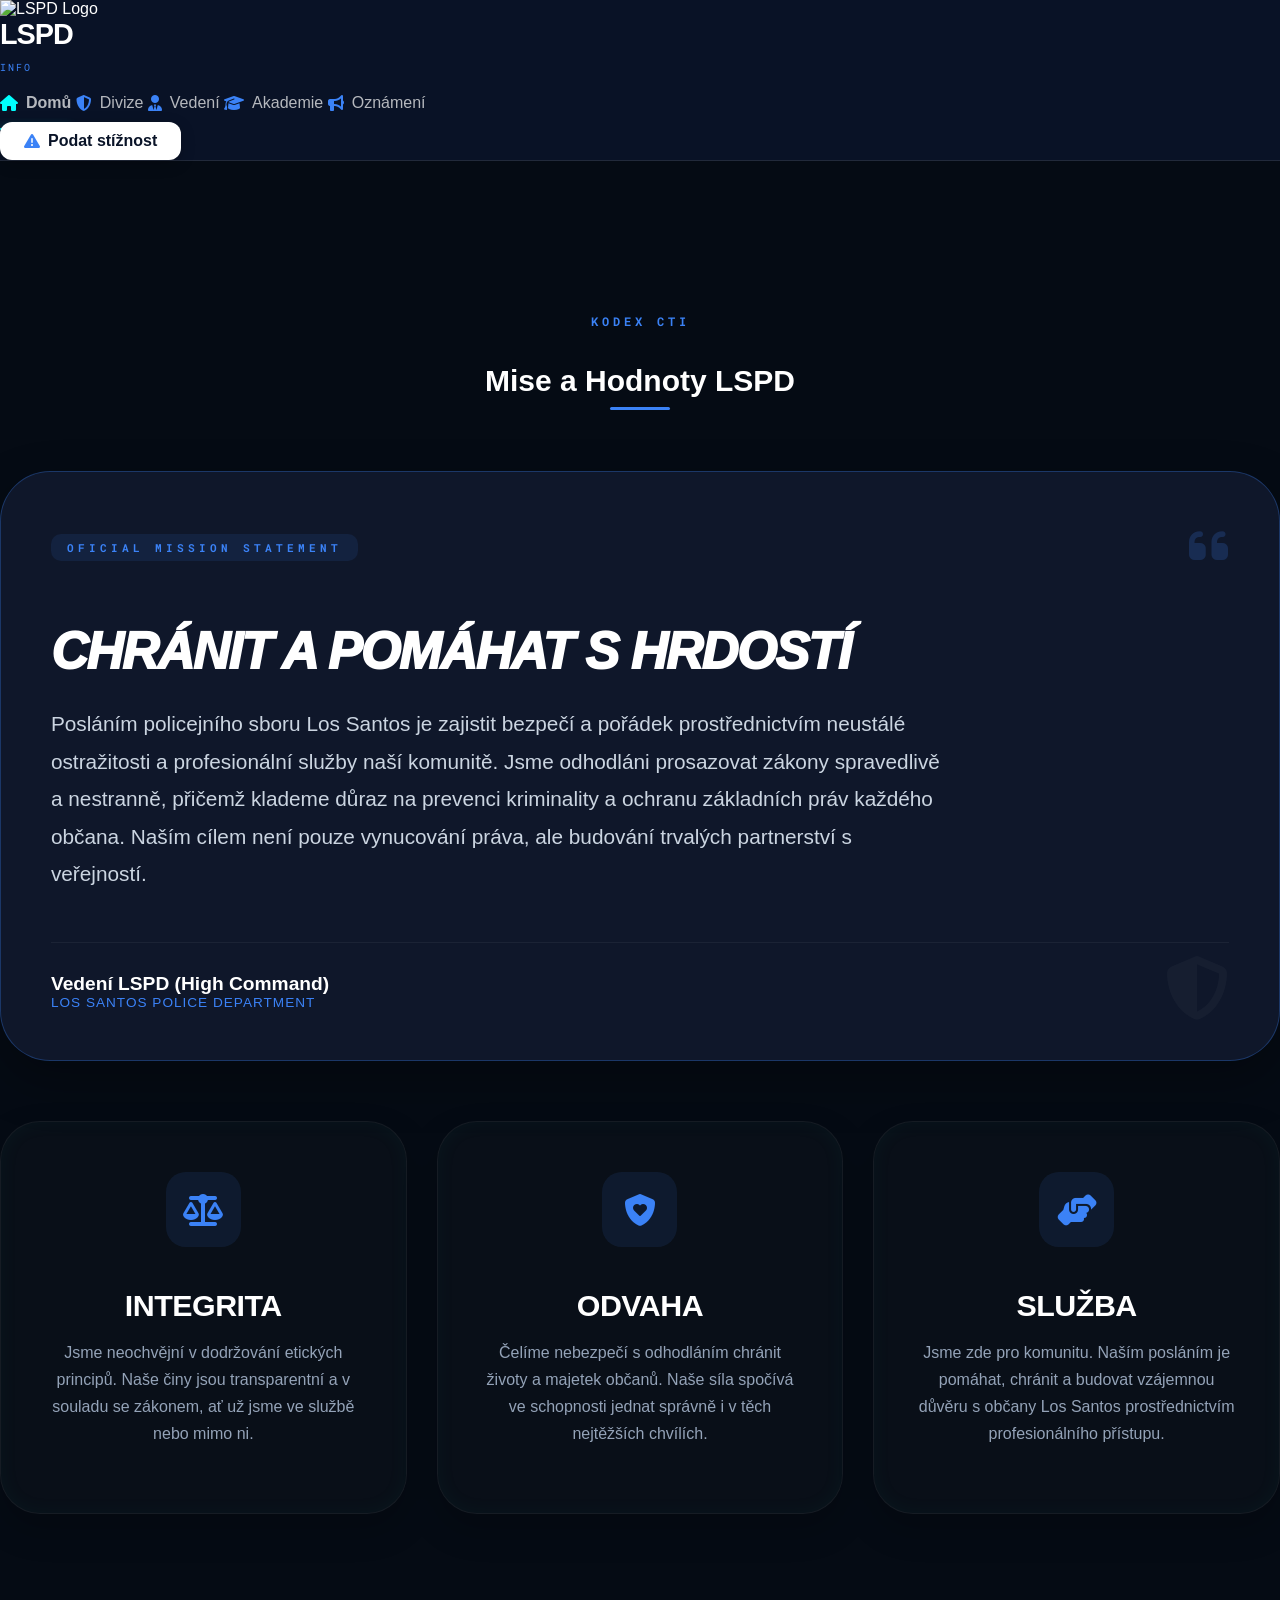
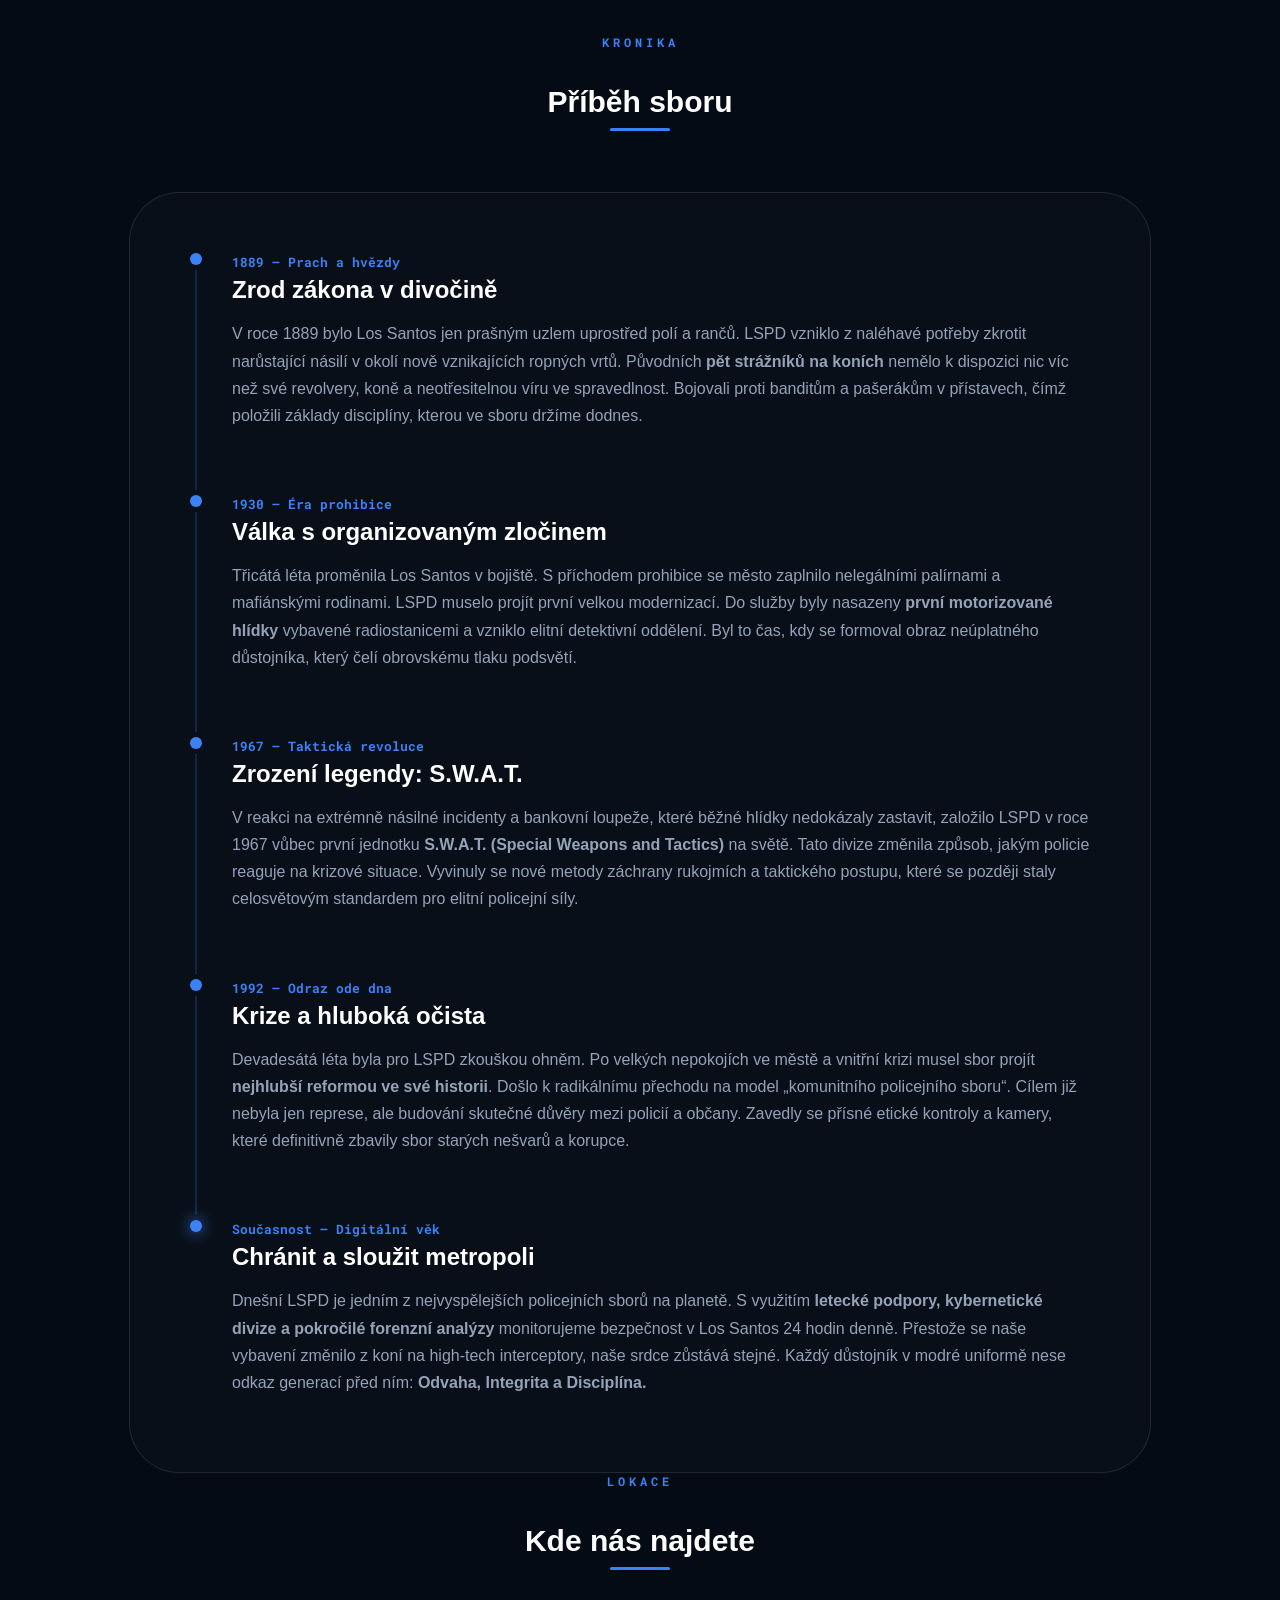
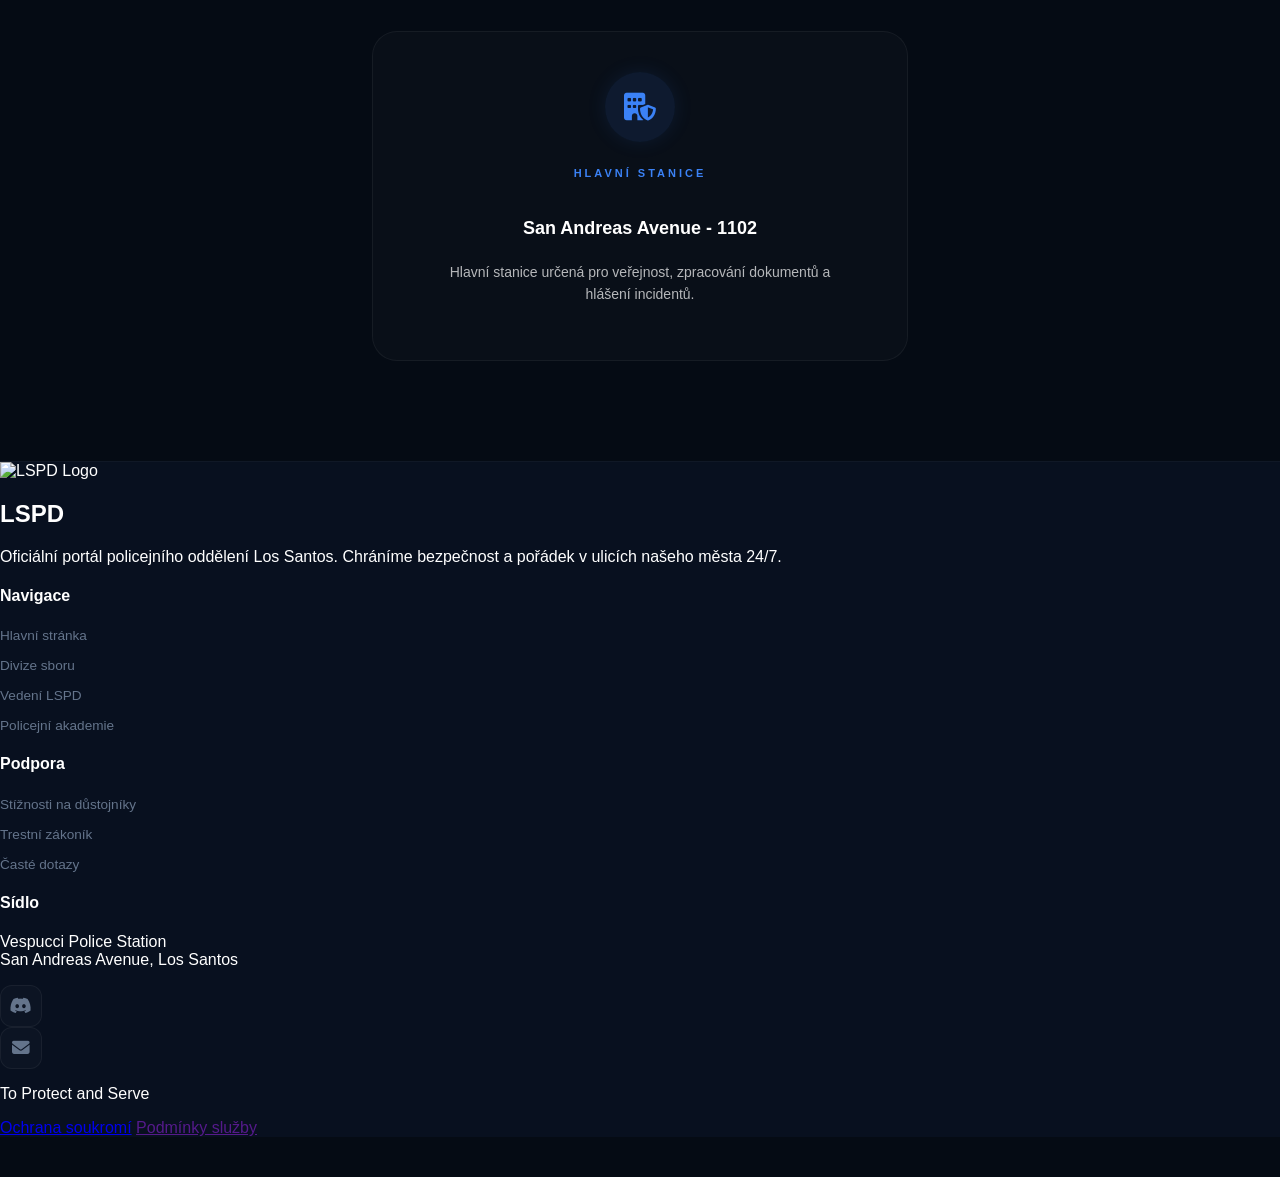
==== commit 31ad47a4: "Add files via upload" ====
--- a/index.html
+++ b/index.html
@@ -257,14 +257,7 @@
         <p class="st-desc">Hlavní stanice určená pro veřejnost, zpracování dokumentů a hlášení incidentů.</p>
     </div>
 
-    <div class="station-card-v2">
-        <div class="icon-box-v2">
-            <i class="fa-solid fa-shield-halved"></i>
-        </div>
-        <span class="st-label">Velitelství</span>
-        <h4 class="st-name">Sinner Street, Mission Row - 1102</h4>
-        <p class="st-desc">Hlavní sídlo  velitelství a strategického plánování. Tato stanice slouží výhradně pro administrativní a velitelské účely sboru.</p>
-    </div>
+    
 
 </div>
 
--- a/style.css
+++ b/style.css
@@ -277,7 +277,7 @@
 
 main {
     margin-top: 2rem;
-    background-image: ;
+    
 }
 
 html {
@@ -1416,7 +1416,13 @@
 }
 
 
-.station-container-final { display: grid; grid-template-columns: 1fr 1fr; gap: 20px; width: 100%; margin-top: 30px; }
+.station-container-final { display: flex;          /* <--- Giga důležité, aby align-items vůbec fungovalo */
+    flex-direction: column; /* <--- Pokud chceš mít věci pod sebou (volitelné) */
+    align-items: center;    /* <--- Vycentruje prvky horizontálně (pokud máš směr column) */
+    justify-content: center;/* <--- Vycentruje prvky vertikálně */
+    max-width: 800px; margin-top: 30px; 
+    margin-left:auto;
+    margin-right:  auto;}
 .station-card-v2 { background: rgba(255, 255, 255, 0.02); border: 1px solid rgba(255,255,255,0.05); border-radius: 25px; padding: 40px 20px; display: flex; flex-direction: column; align-items: center; text-align: center; transition: 0.3s; }
 .station-card-v2:hover { background: rgba(255, 255, 255, 0.02); border-color: #3b82f6; transform: translateY(-5px); }
 .icon-box-v2 { width: 70px; height: 70px; background: rgba(59,130,246,0.1); color: #3b82f6; border-radius: 50%; display: flex; align-items: center; justify-content: center; font-size: 28px; margin-bottom: 25px; box-shadow: 0 0 20px rgba(59,130,246,0.1); }
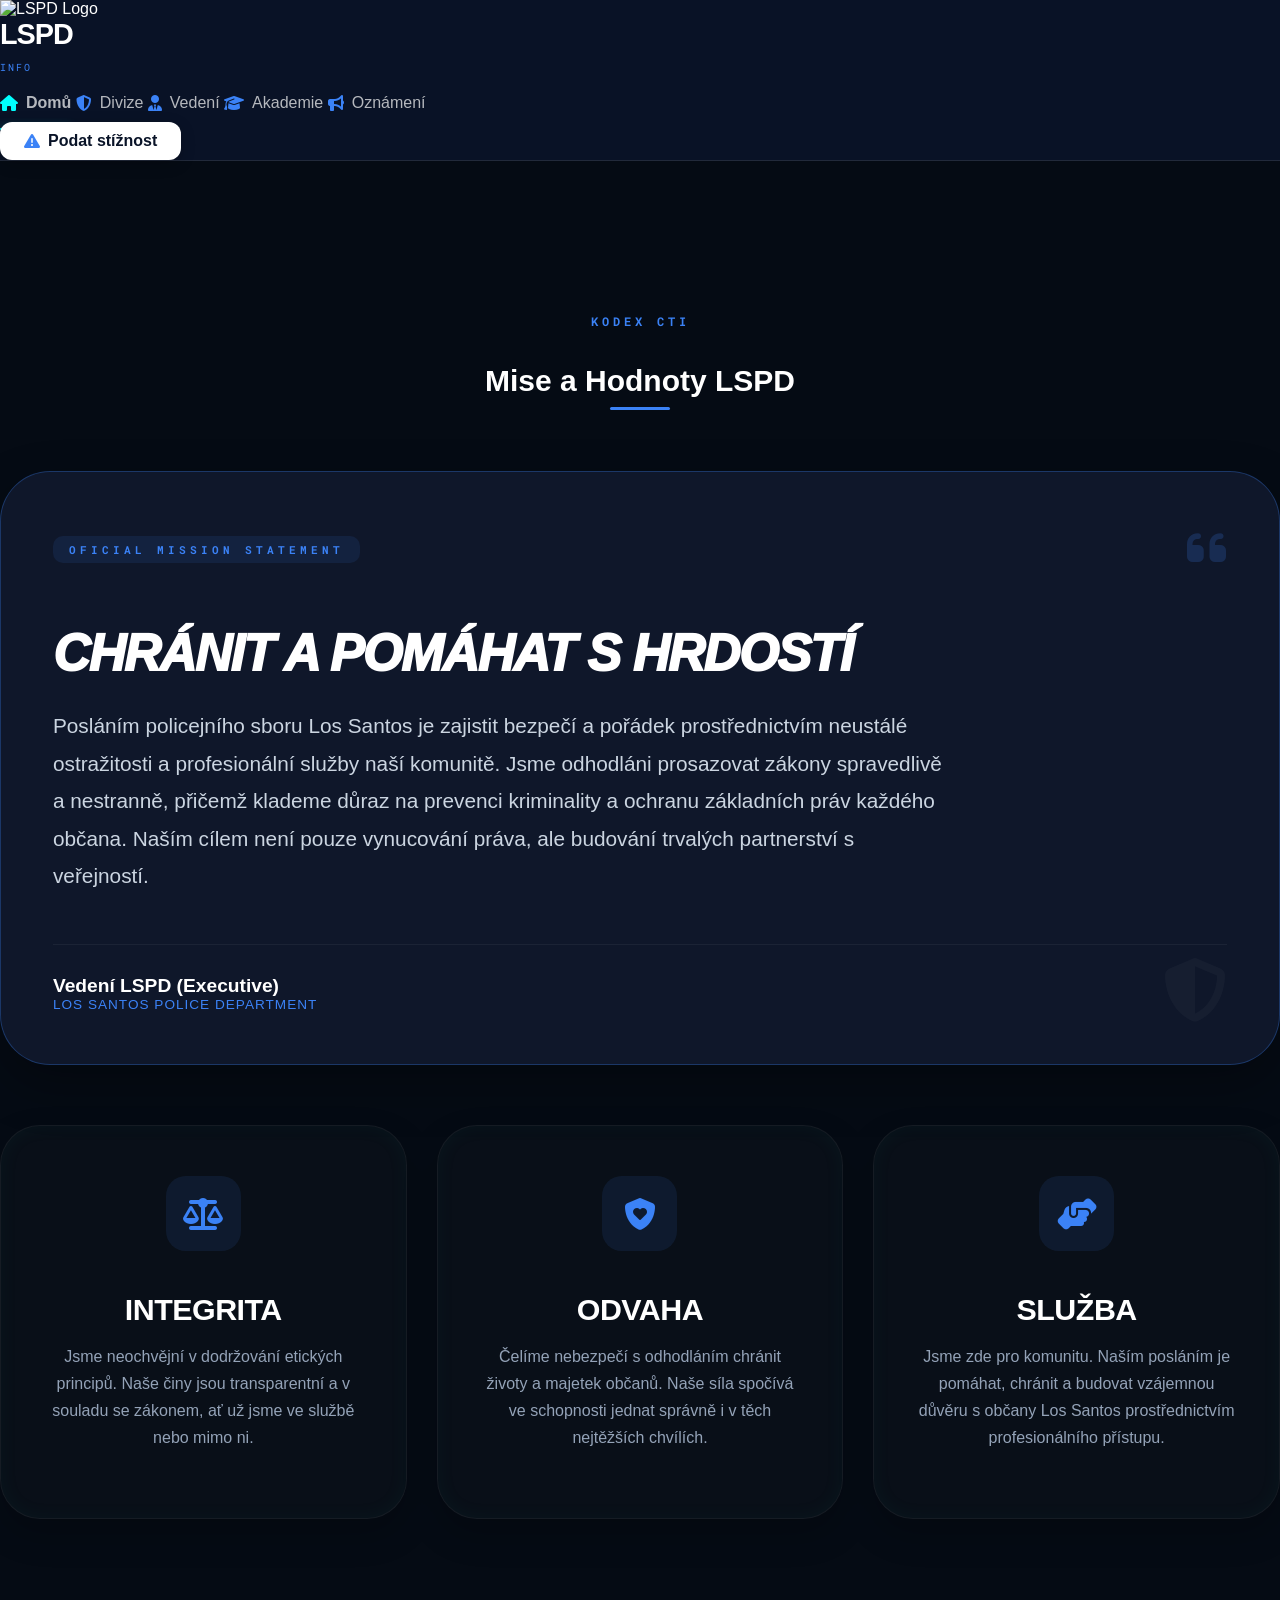
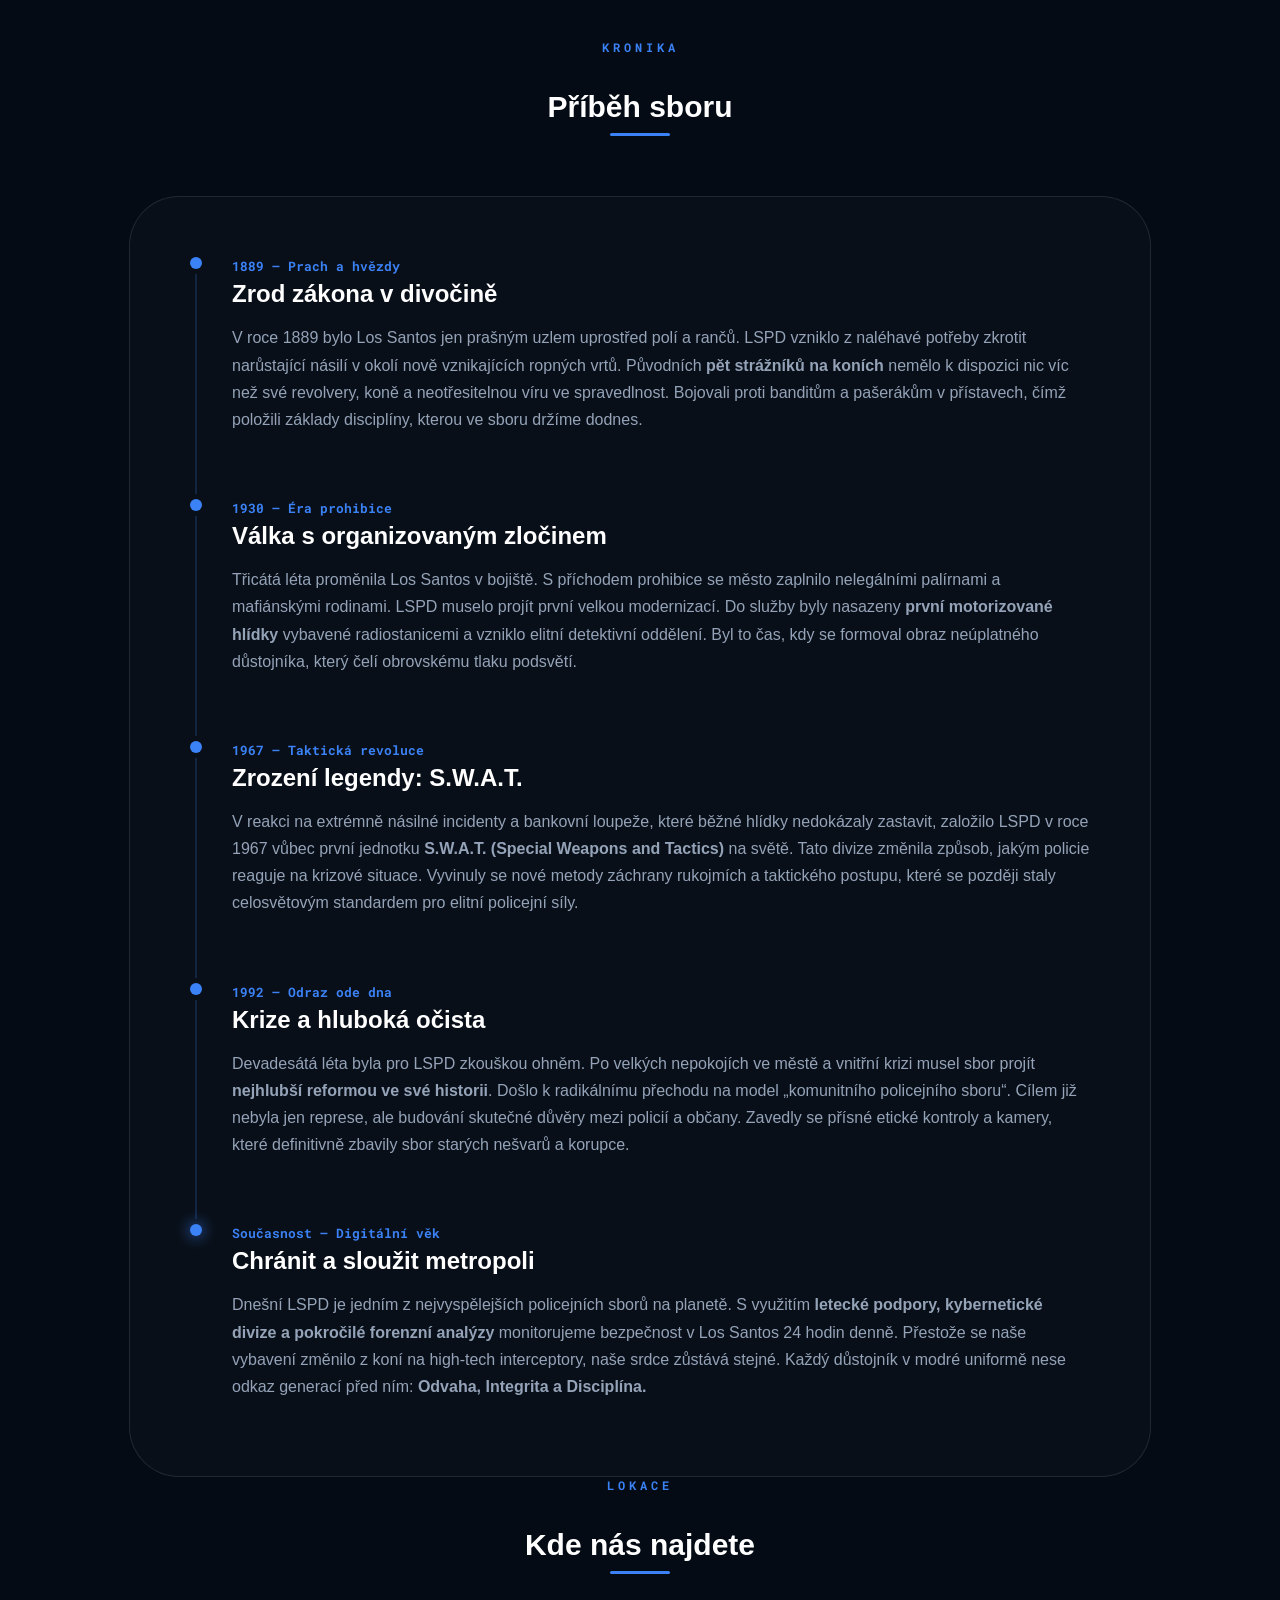
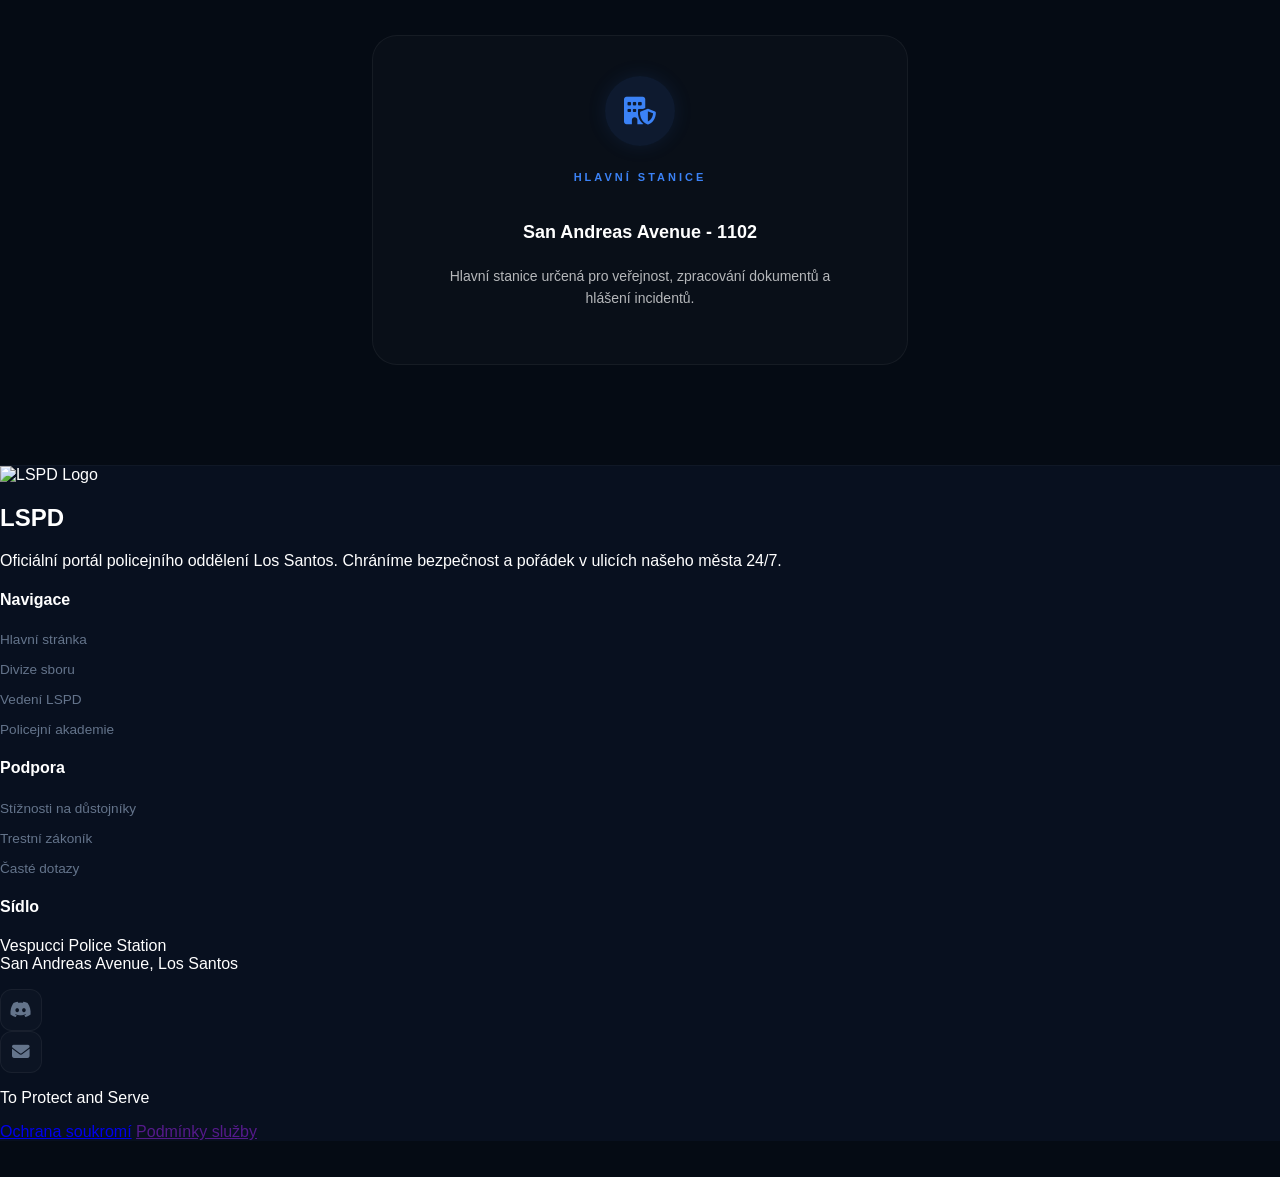
==== commit d8aca206: "Add files via upload" ====
--- a/index.html
+++ b/index.html
@@ -119,7 +119,7 @@
 
                 <div class="hero-footer">
                     <div class="signature-box">
-                        <span class="sig-name">Vedení LSPD (High Command)</span>
+                        <span class="sig-name">Vedení LSPD (Executive)</span>
                         <span class="sig-dept">Los Santos Police Department</span>
                     </div>
                     <i class="fa-solid fa-shield-halved footer-seal"></i>
--- a/style.css
+++ b/style.css
@@ -1416,15 +1416,9 @@
 }
 
 
-.station-container-final { display: flex;          /* <--- Giga důležité, aby align-items vůbec fungovalo */
-    flex-direction: column; /* <--- Pokud chceš mít věci pod sebou (volitelné) */
-    align-items: center;    /* <--- Vycentruje prvky horizontálně (pokud máš směr column) */
-    justify-content: center;/* <--- Vycentruje prvky vertikálně */
-    max-width: 800px; margin-top: 30px; 
-    margin-left:auto;
-    margin-right:  auto;}
-.station-card-v2 { background: rgba(255, 255, 255, 0.02); border: 1px solid rgba(255,255,255,0.05); border-radius: 25px; padding: 40px 20px; display: flex; flex-direction: column; align-items: center; text-align: center; transition: 0.3s; }
-.station-card-v2:hover { background: rgba(255, 255, 255, 0.02); border-color: #3b82f6; transform: translateY(-5px); }
+.station-container-final { display: flex; flex-direction: column; align-items: center; justify-content: center;max-width: 800px; margin-top: 30px; margin-left:auto; margin-right:auto}
+.station-card-v2 { background: rgba(255, 255, 255, 0.02) !important; border: 1px solid rgba(255,255,255,0.05); border-radius: 25px; padding: 40px 20px; display: flex; flex-direction: column; align-items: center; text-align: center; transition: 0.3s; }
+.station-card-v2:hover { background: rgba(255, 255, 255, 0.02) !important; border-color: #3b82f6; transform: translateY(-5px); }
 .icon-box-v2 { width: 70px; height: 70px; background: rgba(59,130,246,0.1); color: #3b82f6; border-radius: 50%; display: flex; align-items: center; justify-content: center; font-size: 28px; margin-bottom: 25px; box-shadow: 0 0 20px rgba(59,130,246,0.1); }
 .st-label { color: #3b82f6; font-size: 11px; font-weight: 900; text-transform: uppercase; letter-spacing: 3px; margin-bottom: 15px; }
 .st-name { color: #fff; font-size: 18px; font-weight: 700; margin-bottom: 8px; }
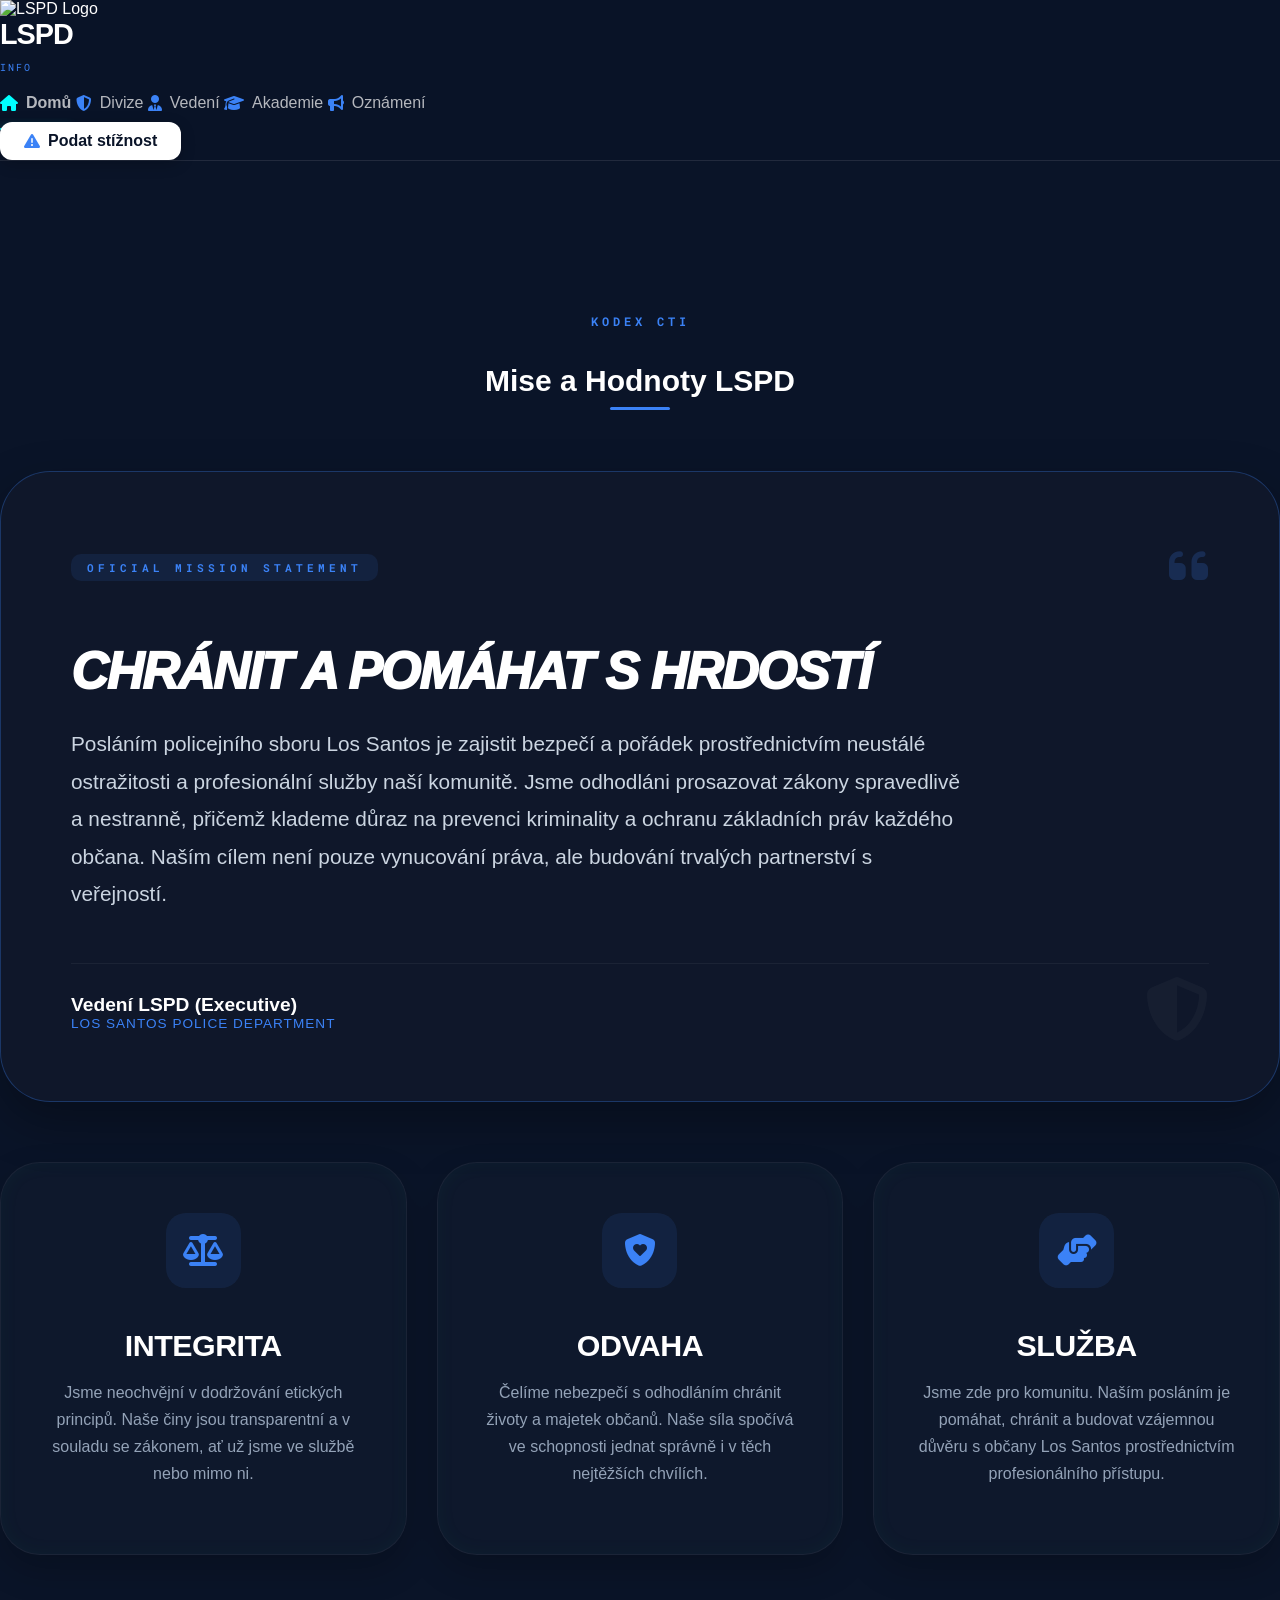
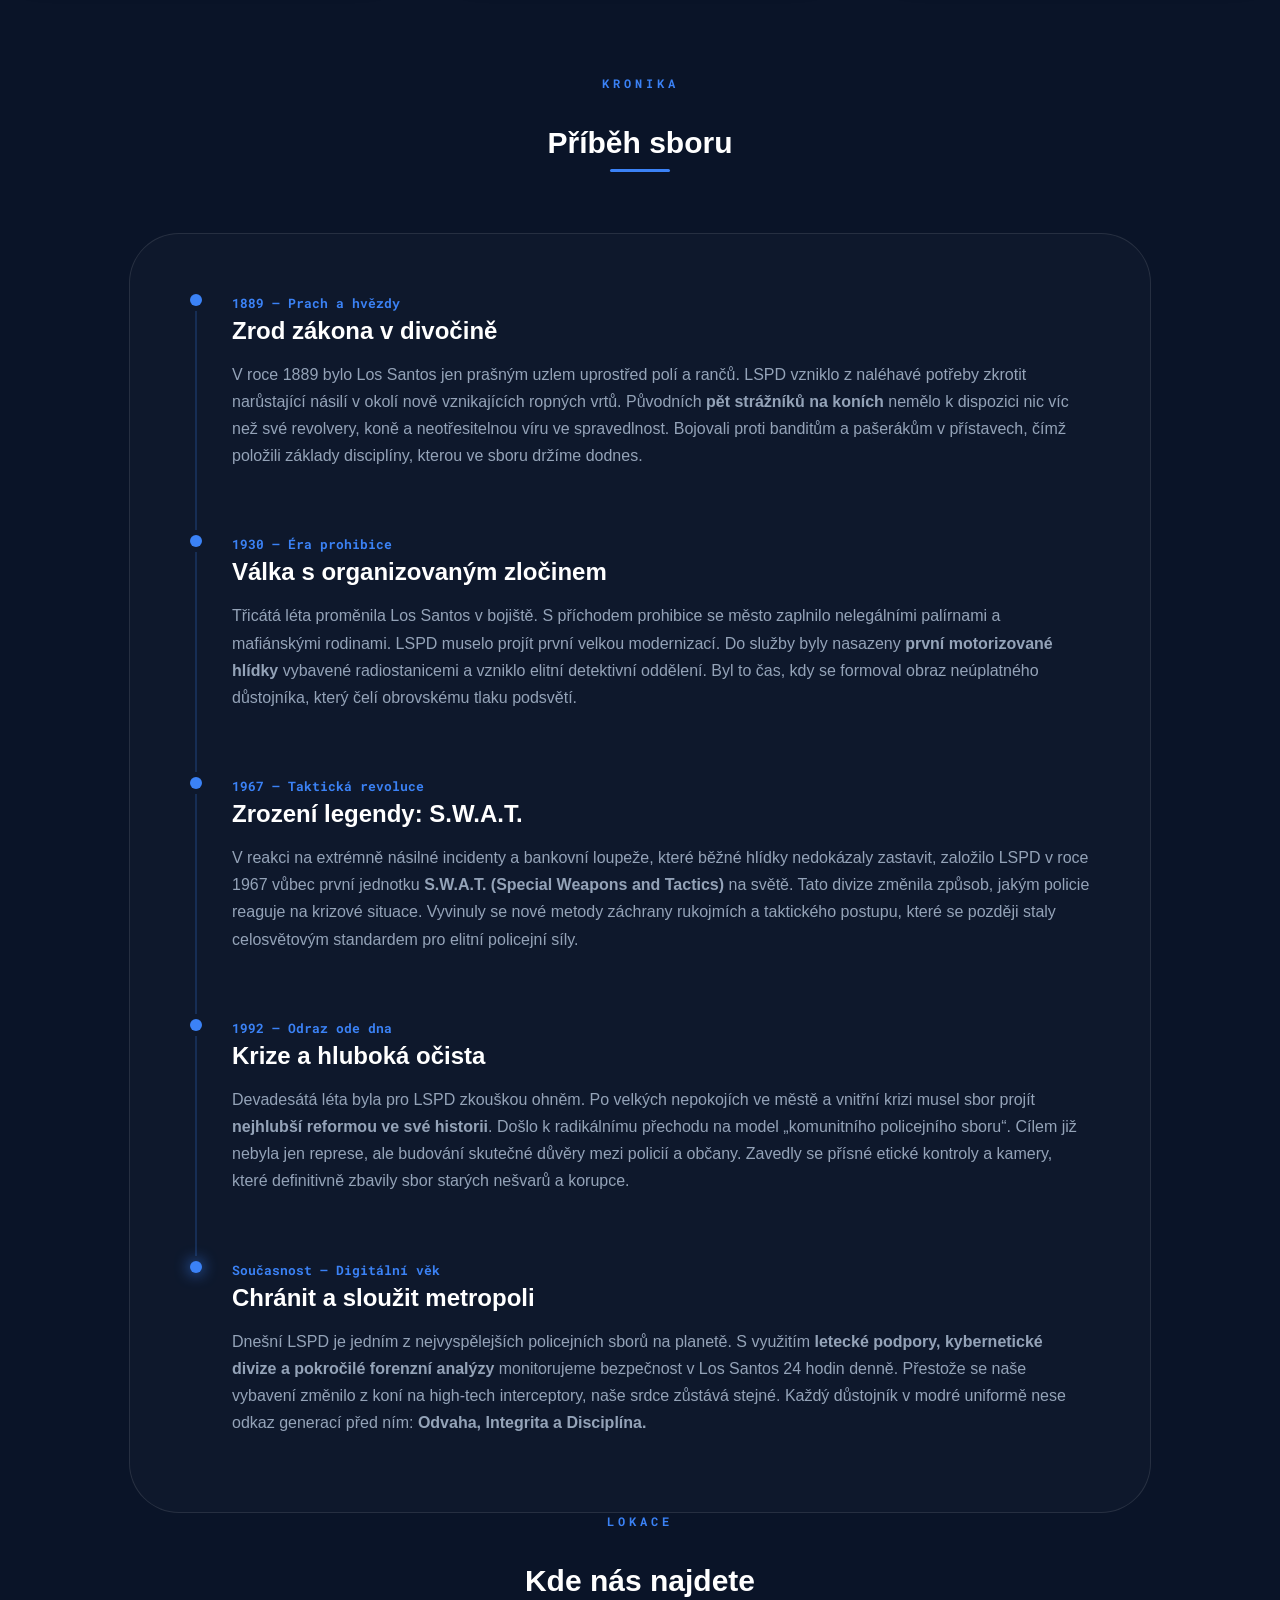
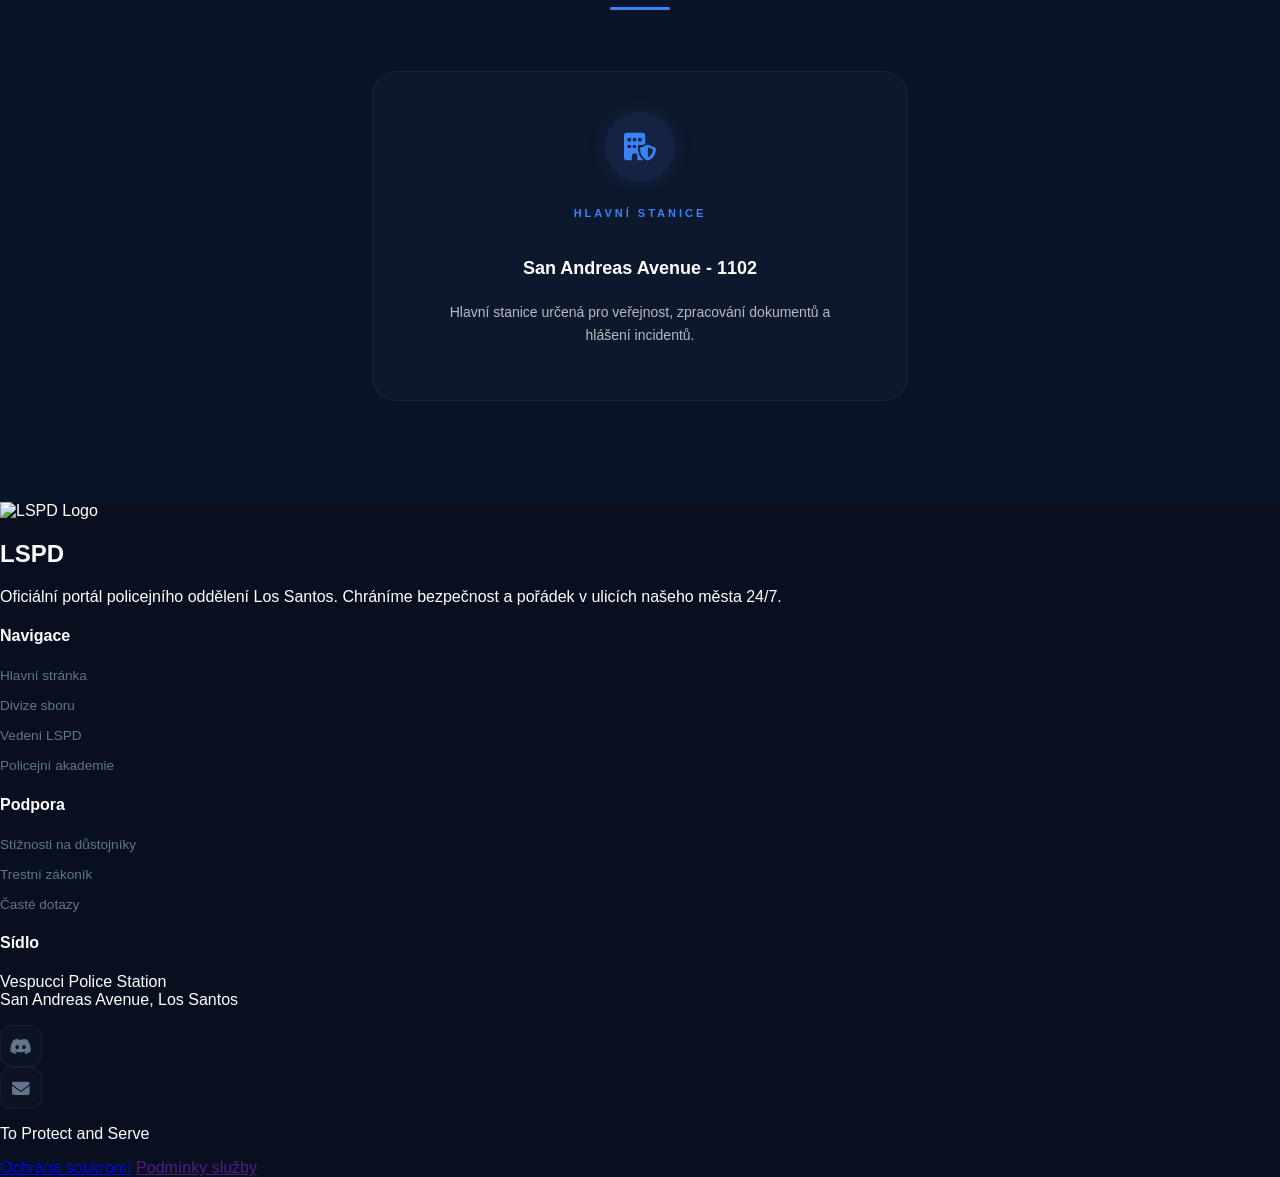
==== commit 92de4137: "Add files via upload" ====
--- a/index.html
+++ b/index.html
@@ -307,7 +307,7 @@
                 </p>
                 <div class="flex gap-4">
                     <a href="#" class="footer-social-icon"><i class="fa-brands fa-discord"></i></a>
-                    <a href="https://docs.google.com/forms/d/1-U0PTSVVx-R2bm7Mfep4bvLITmagsBzN_9uMXjS5U7w/viewform?edit_requested=true" class="footer-social-icon"><i class="fa-solid fa-envelope"></i></a>
+                    <a href="" class="footer-social-icon"><i class="fa-solid fa-envelope"></i></a>
                 </div>
             </div>
 
--- a/style.css
+++ b/style.css
@@ -1428,7 +1428,7 @@
    HLAVNÍ NASTAVENÍ A CHYTRÝ GRID
    ========================================================================== */
 body {
-    background-color: #050b14;
+    background-color: #0a1428;
     color: #ffffff;
     font-family: 'Segoe UI', Roboto, -apple-system, sans-serif;
     margin: 0;
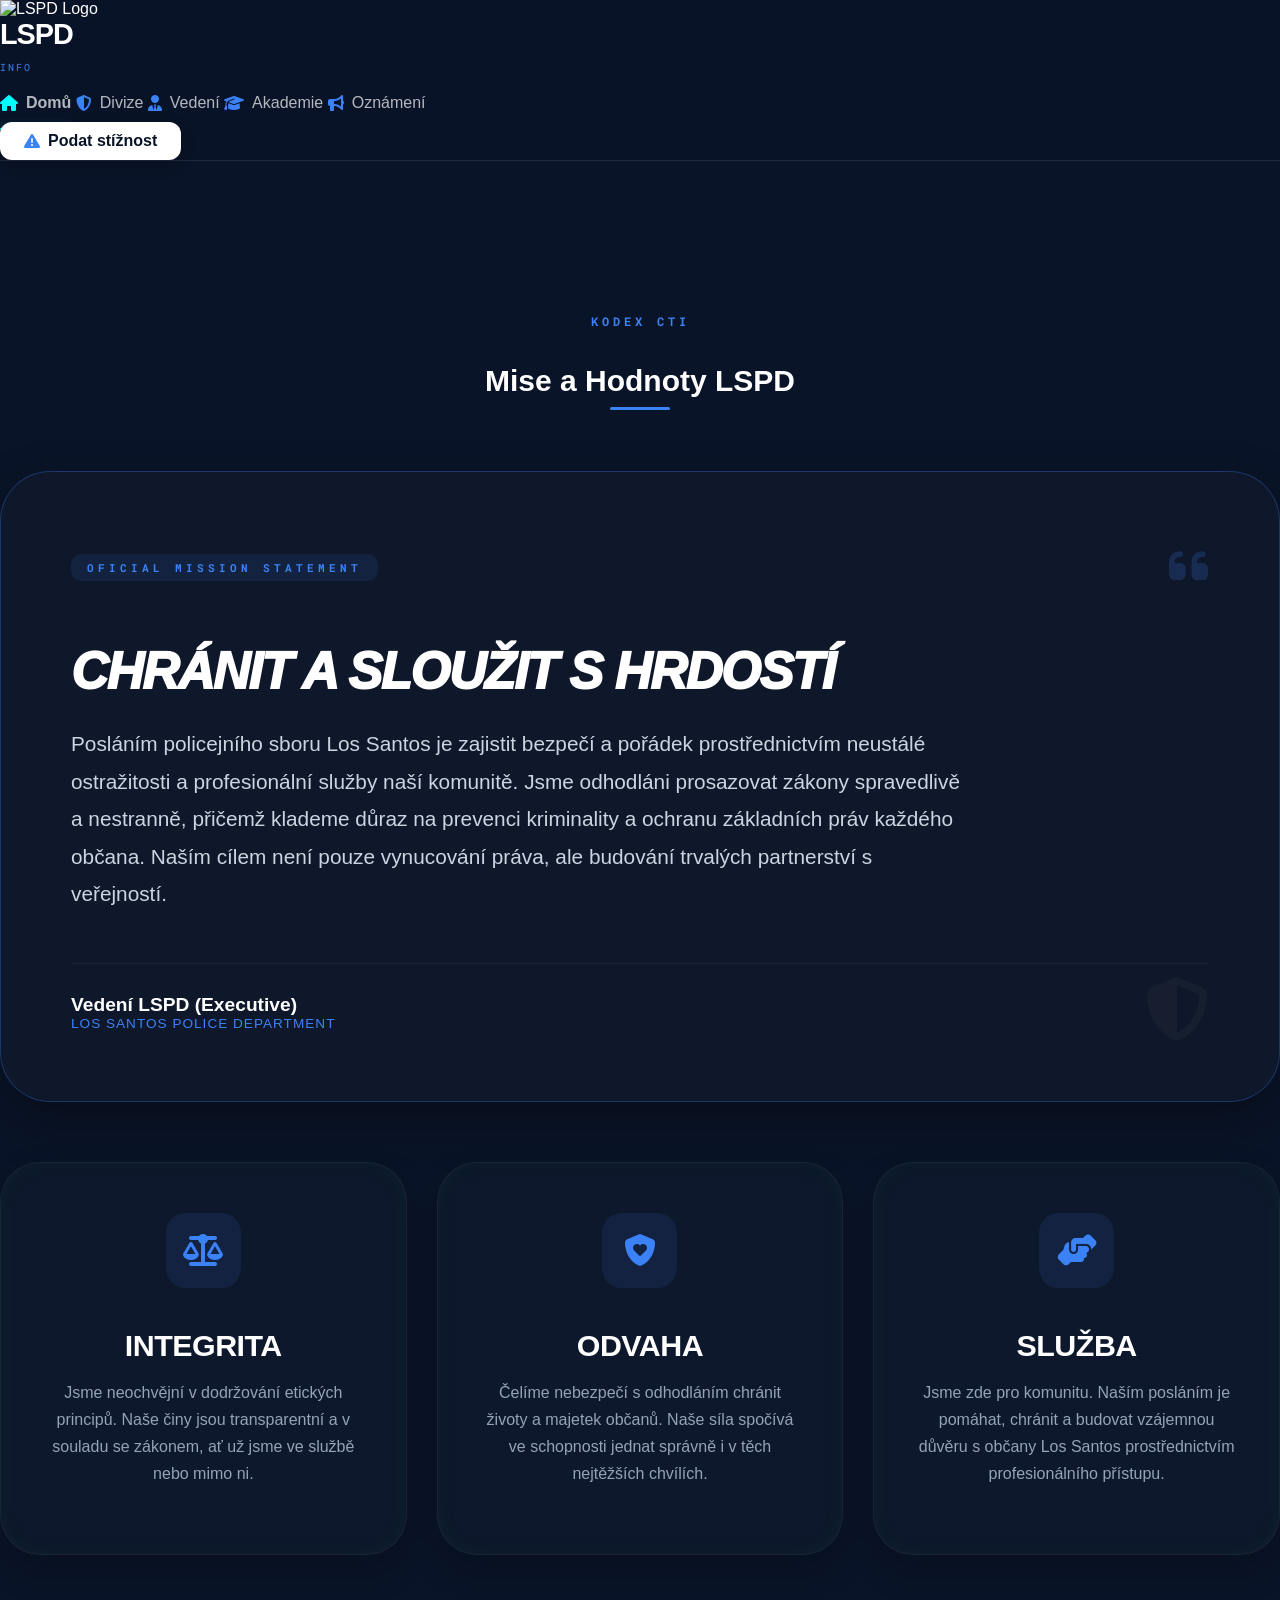
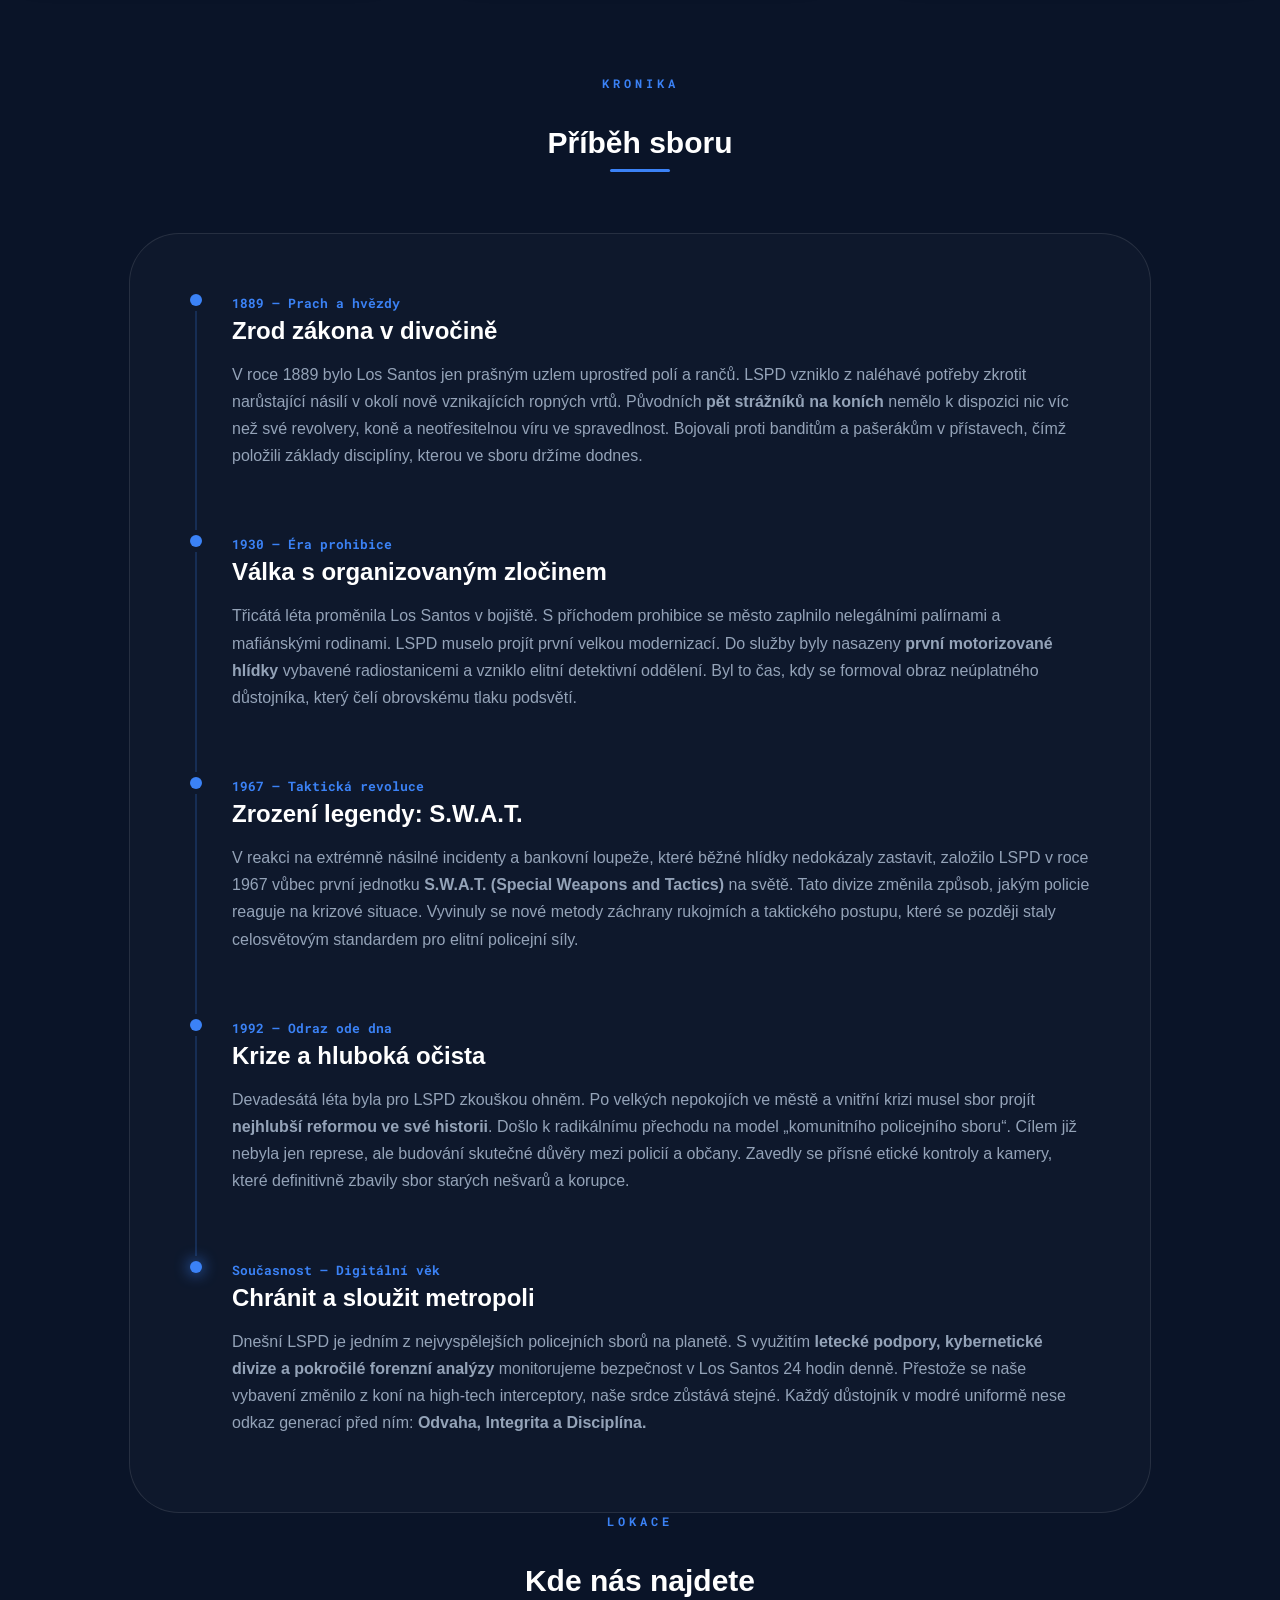
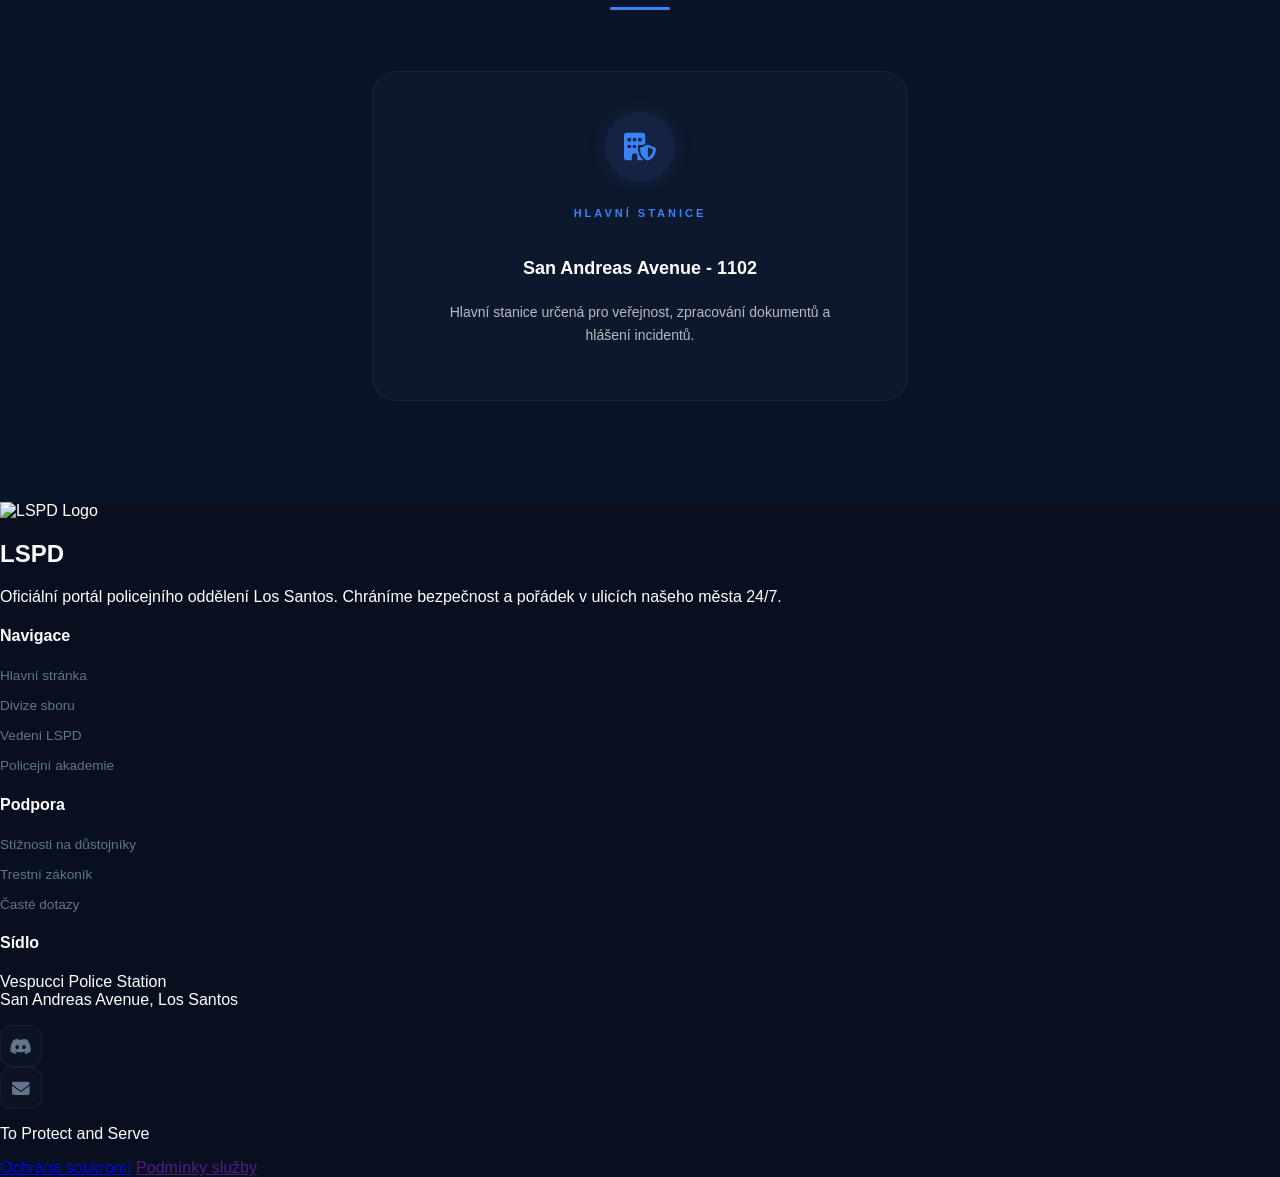
==== commit 138df71b: "Add files via upload" ====
--- a/index.html
+++ b/index.html
@@ -111,7 +111,7 @@
                 </div>
                 
                 <div class="hero-body">
-                    <h3 class="hero-title">Chránit a pomáhat s hrdostí</h3>
+                    <h3 class="hero-title">Chránit a sloužit s hrdostí</h3>
                     <p class="hero-text">
                         Posláním policejního sboru Los Santos je zajistit bezpečí a pořádek prostřednictvím neustálé ostražitosti a profesionální služby naší komunitě. Jsme odhodláni prosazovat zákony spravedlivě a nestranně, přičemž klademe důraz na prevenci kriminality a ochranu základních práv každého občana. Naším cílem není pouze vynucování práva, ale budování trvalých partnerství s veřejností.
                     </p>
